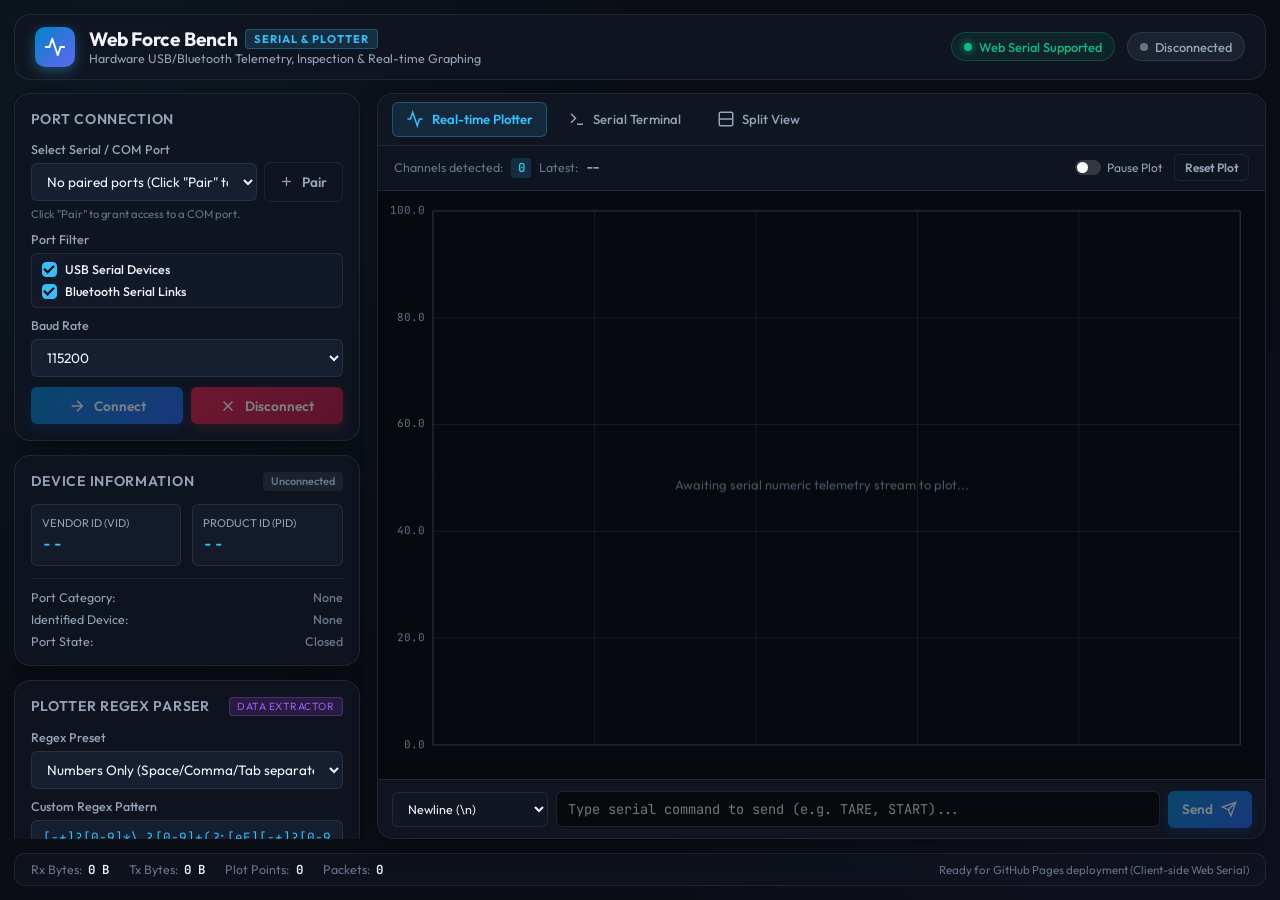
==== index.html @ 904c9e12 "Stab;e serial monitor and plotter" ====
<!DOCTYPE html>
<html lang="en">
<head>
  <meta charset="UTF-8">
  <meta name="viewport" content="width=device-width, initial-scale=1.0">
  <title>Web Force Bench | Serial Monitor & Plotter</title>
  <meta name="description" content="Modern browser-based Web Serial monitor and real-time plotter with custom Regex parser and USB/Bluetooth port filtering.">
  <link rel="preconnect" href="https://fonts.googleapis.com">
  <link rel="preconnect" href="https://fonts.gstatic.com" crossorigin>
  <link href="https://fonts.googleapis.com/css2?family=JetBrains+Mono:wght@400;500;600;700&family=Outfit:wght@400;500;600;700&display=swap" rel="stylesheet">
  <link rel="stylesheet" href="style.css">
</head>
<body>
  <div class="app-shell">
    <!-- Top Navigation / Header -->
    <header class="app-header">
      <div class="header-left">
        <div class="logo-badge">
          <svg width="22" height="22" viewBox="0 0 24 24" fill="none" stroke="currentColor" stroke-width="2" stroke-linecap="round" stroke-linejoin="round">
            <polyline points="22 12 18 12 15 21 9 3 6 12 2 12"></polyline>
          </svg>
        </div>
        <div>
          <h1 class="app-title">Web Force Bench <span class="badge">Serial & Plotter</span></h1>
          <p class="app-subtitle">Hardware USB/Bluetooth Telemetry, Inspection & Real-time Graphing</p>
        </div>
      </div>

      <div class="header-right">
        <div id="apiSupportBadge" class="badge-status checking">
          <span class="status-dot"></span>
          <span id="apiSupportText">Checking Web Serial...</span>
        </div>
        <div id="connectionStatusBadge" class="badge-status disconnected">
          <span class="status-dot"></span>
          <span id="connectionStatusText">Disconnected</span>
        </div>
      </div>
    </header>

    <!-- Main Content Grid -->
    <main class="main-layout">
      <!-- Left Column: Controls & Device Information -->
      <aside class="sidebar-panel">
        <!-- Connection Card -->
        <div class="card glass-card">
          <div class="card-header">
            <h2>Port Connection</h2>
          </div>
          <div class="card-body">
            <!-- Port Selection Dropdown & Pair Button -->
            <div class="form-group">
              <label for="comPortSelect">Select Serial / COM Port</label>
              <div class="port-select-row">
                <select id="comPortSelect">
                  <option value="" disabled selected>No port selected (Click Pair/Add)</option>
                </select>
                <button id="btnPairNewPort" class="btn btn-outline btn-pair" title="Grant browser permission to a COM Port">
                  <svg width="15" height="15" viewBox="0 0 24 24" fill="none" stroke="currentColor" stroke-width="2">
                    <line x1="12" y1="5" x2="12" y2="19"></line>
                    <line x1="5" y1="12" x2="19" y2="12"></line>
                  </svg>
                  <span>Pair</span>
                </button>
              </div>
              <span class="helper-text" id="portListHint">Select a paired port or click Pair to add one.</span>
            </div>

            <!-- Port Type Filter Checkboxes (USB & Bluetooth) -->
            <div class="form-group">
              <label>Port Filter</label>
              <div class="filter-checkbox-group">
                <label class="checkbox-label">
                  <input type="checkbox" id="filterUsbCheck" checked>
                  <span class="custom-checkbox"></span>
                  <span class="checkbox-text">USB Serial Devices</span>
                </label>
                <label class="checkbox-label">
                  <input type="checkbox" id="filterBluetoothCheck" checked>
                  <span class="custom-checkbox"></span>
                  <span class="checkbox-text">Bluetooth Serial Links</span>
                </label>
              </div>
            </div>

            <div class="form-group">
              <label for="baudRateSelect">Baud Rate</label>
              <div class="select-wrapper">
                <select id="baudRateSelect">
                  <option value="9600">9600</option>
                  <option value="19200">19200</option>
                  <option value="38400">38400</option>
                  <option value="57600">57600</option>
                  <option value="115200" selected>115200</option>
                  <option value="230400">230400</option>
                  <option value="460800">460800</option>
                  <option value="921600">921600</option>
                  <option value="custom">Custom...</option>
                </select>
              </div>
            </div>

            <div class="form-group hidden" id="customBaudGroup">
              <label for="customBaudInput">Custom Baud Rate</label>
              <input type="number" id="customBaudInput" placeholder="e.g. 250000" min="300" max="4000000">
            </div>

            <div class="connection-actions">
              <button id="btnConnect" class="btn btn-primary" disabled>
                <svg width="18" height="18" viewBox="0 0 24 24" fill="none" stroke="currentColor" stroke-width="2">
                  <path d="M5 12h14M12 5l7 7-7 7"/>
                </svg>
                Connect
              </button>
              <button id="btnDisconnect" class="btn btn-danger" disabled>
                <svg width="18" height="18" viewBox="0 0 24 24" fill="none" stroke="currentColor" stroke-width="2">
                  <line x1="18" y1="6" x2="6" y2="18"></line>
                  <line x1="6" y1="6" x2="18" y2="18"></line>
                </svg>
                Disconnect
              </button>
            </div>
          </div>
        </div>

        <!-- Device Info Card (VID / PID & Port Type Display) -->
        <div class="card glass-card">
          <div class="card-header">
            <h2>Device Information</h2>
            <span id="portTypeBadge" class="info-tag">Unconnected</span>
          </div>
          <div class="card-body">
            <div class="info-grid">
              <div class="info-item">
                <span class="info-label">Vendor ID (VID)</span>
                <span id="vidValue" class="info-value hex-badge">--</span>
              </div>
              <div class="info-item">
                <span class="info-label">Product ID (PID)</span>
                <span id="pidValue" class="info-value hex-badge">--</span>
              </div>
            </div>

            <div class="device-extra-details">
              <div class="info-row">
                <span class="row-label">Port Category:</span>
                <span id="detectedPortCategory" class="row-value muted">None</span>
              </div>
              <div class="info-row">
                <span class="row-label">Identified Device:</span>
                <span id="deviceGuess" class="row-value muted">None</span>
              </div>
              <div class="info-row">
                <span class="row-label">Port State:</span>
                <span id="portState" class="row-value muted">Closed</span>
              </div>
            </div>
          </div>
        </div>

        <!-- Plotter & Regex Extraction Settings -->
        <div class="card glass-card">
          <div class="card-header">
            <h2>Plotter Regex Parser</h2>
            <span class="badge-accent">Data Extractor</span>
          </div>
          <div class="card-body">
            <div class="form-group">
              <label for="regexPresetSelect">Regex Preset</label>
              <select id="regexPresetSelect">
                <option value="numbers">Numbers Only (Space/Comma/Tab separated)</option>
                <option value="keyvalue">Key-Value Pairs (e.g. force:12.4, temp:25)</option>
                <option value="custom">Custom Regex Pattern...</option>
              </select>
            </div>

            <div class="form-group" id="customRegexGroup">
              <label for="customRegexInput">Custom Regex Pattern</label>
              <input type="text" id="customRegexInput" value="[-+]?[0-9]*\.?[0-9]+(?:[eE][-+]?[0-9]+)?" spellcheck="false">
              <span class="helper-text">Regex finds all matching numeric capture groups or values.</span>
            </div>

            <div class="settings-grid">
              <div class="form-group">
                <label for="plotWindowSelect">Buffer Size</label>
                <select id="plotWindowSelect">
                  <option value="50">50 points</option>
                  <option value="100" selected>100 points</option>
                  <option value="200">200 points</option>
                  <option value="500">500 points</option>
                </select>
              </div>
              <div class="form-group">
                <label for="plotYRangeSelect">Y-Axis Scale</label>
                <select id="plotYRangeSelect">
                  <option value="auto" selected>Auto Scaling</option>
                  <option value="fixed_100">0 to 100</option>
                  <option value="fixed_1000">0 to 1,000</option>
                  <option value="fixed_5000">0 to 5,000</option>
                </select>
              </div>
            </div>
          </div>
        </div>

        <!-- Serial Transmission Options -->
        <div class="card glass-card">
          <div class="card-header">
            <h2>Serial Protocol</h2>
          </div>
          <div class="card-body">
            <div class="settings-grid">
              <div class="form-group">
                <label for="dataBitsSelect">Data Bits</label>
                <select id="dataBitsSelect">
                  <option value="8" selected>8 bits</option>
                  <option value="7">7 bits</option>
                </select>
              </div>
              <div class="form-group">
                <label for="stopBitsSelect">Stop Bits</label>
                <select id="stopBitsSelect">
                  <option value="1" selected>1 bit</option>
                  <option value="2">2 bits</option>
                </select>
              </div>
              <div class="form-group">
                <label for="paritySelect">Parity</label>
                <select id="paritySelect">
                  <option value="none" selected>None</option>
                  <option value="even">Even</option>
                  <option value="odd">Odd</option>
                </select>
              </div>
              <div class="form-group">
                <label for="flowControlSelect">Flow Control</label>
                <select id="flowControlSelect">
                  <option value="none" selected>None</option>
                  <option value="hardware">RTS/CTS</option>
                </select>
              </div>
            </div>
          </div>
        </div>
      </aside>

      <!-- Right Column: Tabs for Serial Plotter and Terminal -->
      <section class="main-content-panel glass-card">
        <!-- Tab Bar -->
        <div class="view-tabs">
          <button id="tabBtnPlotter" class="view-tab-btn active">
            <svg width="18" height="18" viewBox="0 0 24 24" fill="none" stroke="currentColor" stroke-width="2">
              <polyline points="22 12 18 12 15 21 9 3 6 12 2 12"></polyline>
            </svg>
            <span>Real-time Plotter</span>
          </button>
          <button id="tabBtnTerminal" class="view-tab-btn">
            <svg width="18" height="18" viewBox="0 0 24 24" fill="none" stroke="currentColor" stroke-width="2">
              <polyline points="4 17 10 11 4 5"></polyline>
              <line x1="12" y1="19" x2="20" y2="19"></line>
            </svg>
            <span>Serial Terminal</span>
          </button>
          <button id="tabBtnSplit" class="view-tab-btn">
            <svg width="18" height="18" viewBox="0 0 24 24" fill="none" stroke="currentColor" stroke-width="2">
              <rect x="3" y="3" width="18" height="18" rx="2" ry="2"></rect>
              <line x1="3" y1="12" x2="21" y2="12"></line>
            </svg>
            <span>Split View</span>
          </button>

          <div class="view-tab-actions">
            <div id="plotChannelsLegend" class="channels-legend">
              <!-- Dynamically populated series legend badges -->
            </div>
          </div>
        </div>

        <!-- Split / Tab Content Container -->
        <div id="viewsWrapper" class="views-wrapper mode-plotter">
          <!-- Plotter Section -->
          <div id="plotterSection" class="view-pane plotter-pane">
            <div class="plotter-toolbar">
              <div class="plotter-meta">
                <span class="meta-label">Channels detected:</span>
                <span id="channelCountBadge" class="meta-badge">0</span>
                <span class="meta-label">Latest:</span>
                <span id="latestValuesBadge" class="meta-badge-values">--</span>
              </div>
              <div class="plotter-controls">
                <label class="toggle-control">
                  <input type="checkbox" id="pausePlotCheck">
                  <span class="toggle-slider"></span>
                  <span class="toggle-label">Pause Plot</span>
                </label>
                <button id="btnClearPlot" class="btn btn-sm btn-outline" title="Clear plot buffers">
                  Reset Plot
                </button>
              </div>
            </div>

            <!-- Canvas for High-Performance Chart Rendering -->
            <div class="canvas-container">
              <canvas id="plotterCanvas"></canvas>
            </div>
          </div>

          <!-- Terminal Section -->
          <div id="terminalSection" class="view-pane terminal-pane">
            <div class="terminal-toolbar">
              <div class="terminal-title">
                <span>Console Logs</span>
              </div>

              <div class="terminal-actions">
                <label class="toggle-control">
                  <input type="checkbox" id="autoscrollCheck" checked>
                  <span class="toggle-slider"></span>
                  <span class="toggle-label">Autoscroll</span>
                </label>
                <label class="toggle-control">
                  <input type="checkbox" id="timestampsCheck" checked>
                  <span class="toggle-slider"></span>
                  <span class="toggle-label">Timestamps</span>
                </label>
                <label class="toggle-control">
                  <input type="checkbox" id="hexViewCheck">
                  <span class="toggle-slider"></span>
                  <span class="toggle-label">HEX</span>
                </label>
                <button id="btnClearTerminal" class="btn btn-sm btn-outline" title="Clear console output">
                  Clear
                </button>
                <button id="btnExportLog" class="btn btn-sm btn-outline" title="Save logs to text file">
                  Export
                </button>
              </div>
            </div>

            <!-- Terminal Output Viewport -->
            <div id="terminalContainer" class="terminal-container">
              <div class="terminal-welcome">
                <p>Web Force Bench Serial Console ready.</p>
                <p class="terminal-hint">Streams are parsed simultaneously for terminal printing and graph plotting.</p>
              </div>
            </div>
          </div>
        </div>

        <!-- Terminal Input Bar (Always accessible at bottom) -->
        <div class="terminal-input-bar">
          <div class="input-line-ending">
            <select id="lineEndingSelect" title="Select Line Ending to append">
              <option value="\r\n">Both NL & CR (\r\n)</option>
              <option value="\n" selected>Newline (\n)</option>
              <option value="\r">Carriage Return (\r)</option>
              <option value="">No Line Ending</option>
            </select>
          </div>
          <input type="text" id="serialInput" placeholder="Type serial command to send (e.g. TARE, START)..." disabled autocomplete="off">
          <button id="btnSend" class="btn btn-primary" disabled>
            <span>Send</span>
            <svg width="16" height="16" viewBox="0 0 24 24" fill="none" stroke="currentColor" stroke-width="2">
              <line x1="22" y1="2" x2="11" y2="13"></line>
              <polygon points="22 2 15 22 11 13 2 9 22 2"></polygon>
            </svg>
          </button>
        </div>
      </section>
    </main>

    <!-- Footer Stats -->
    <footer class="app-footer">
      <div class="stat-group">
        <span class="stat-label">Rx Bytes:</span>
        <span id="rxBytesCount" class="stat-value">0 B</span>
      </div>
      <div class="stat-group">
        <span class="stat-label">Tx Bytes:</span>
        <span id="txBytesCount" class="stat-value">0 B</span>
      </div>
      <div class="stat-group">
        <span class="stat-label">Plot Points:</span>
        <span id="plotPointsCount" class="stat-value">0</span>
      </div>
      <div class="stat-group">
        <span class="stat-label">Packets:</span>
        <span id="packetsCount" class="stat-value">0</span>
      </div>
      <div class="footer-meta">
        <span>Ready for GitHub Pages deployment (Client-side Web Serial)</span>
      </div>
    </footer>
  </div>

  <script src="app.js"></script>
</body>
</html>
---- style.css ----
:root {
  --bg-primary: #0a0d14;
  --bg-secondary: #101622;
  --bg-tertiary: #161f30;
  --bg-card: rgba(16, 22, 34, 0.85);
  
  --border-subtle: rgba(255, 255, 255, 0.08);
  --border-focus: rgba(56, 189, 248, 0.5);

  --text-main: #f1f5f9;
  --text-muted: #94a3b8;
  --text-dim: #64748b;

  --accent-cyan: #38bdf8;
  --accent-cyan-hover: #0ea5e9;
  --accent-emerald: #10b981;
  --accent-emerald-glow: rgba(16, 185, 129, 0.25);
  --accent-amber: #f59e0b;
  --accent-rose: #f43f5e;
  --accent-rose-glow: rgba(244, 63, 94, 0.25);
  --accent-indigo: #6366f1;
  --accent-purple: #a855f7;

  --font-sans: 'Outfit', -apple-system, BlinkMacSystemFont, "Segoe UI", Roboto, sans-serif;
  --font-mono: 'JetBrains Mono', 'Fira Code', monospace;

  --radius-sm: 6px;
  --radius-md: 10px;
  --radius-lg: 16px;
  
  --shadow-card: 0 10px 30px -10px rgba(0, 0, 0, 0.5);
  --transition-smooth: all 0.2s cubic-bezier(0.16, 1, 0.3, 1);
}

* {
  box-sizing: border-box;
  margin: 0;
  padding: 0;
}

body {
  font-family: var(--font-sans);
  background-color: var(--bg-primary);
  background-image: 
    radial-gradient(circle at 10% 20%, rgba(56, 189, 248, 0.06) 0%, transparent 40%),
    radial-gradient(circle at 90% 80%, rgba(99, 102, 241, 0.06) 0%, transparent 40%);
  color: var(--text-main);
  min-height: 100vh;
  display: flex;
  flex-direction: column;
  overflow-x: hidden;
}

.app-shell {
  display: flex;
  flex-direction: column;
  height: 100vh;
  max-width: 1700px;
  width: 100%;
  margin: 0 auto;
  padding: 0.85rem;
  gap: 0.85rem;
}

/* Glassmorphism Card Style */
.glass-card {
  background: var(--bg-card);
  backdrop-filter: blur(14px);
  -webkit-backdrop-filter: blur(14px);
  border: 1px solid var(--border-subtle);
  border-radius: var(--radius-lg);
  box-shadow: var(--shadow-card);
}

/* Header */
.app-header {
  display: flex;
  justify-content: space-between;
  align-items: center;
  padding: 0.75rem 1.25rem;
  background: rgba(16, 22, 34, 0.9);
  border: 1px solid var(--border-subtle);
  border-radius: var(--radius-lg);
}

.header-left {
  display: flex;
  align-items: center;
  gap: 0.9rem;
}

.logo-badge {
  background: linear-gradient(135deg, #0284c7, #6366f1);
  color: white;
  width: 40px;
  height: 40px;
  display: flex;
  align-items: center;
  justify-content: center;
  border-radius: var(--radius-md);
  box-shadow: 0 4px 14px rgba(56, 189, 248, 0.35);
}

.app-title {
  font-size: 1.2rem;
  font-weight: 700;
  display: flex;
  align-items: center;
  gap: 0.5rem;
  letter-spacing: -0.02em;
}

.badge {
  font-size: 0.7rem;
  text-transform: uppercase;
  letter-spacing: 0.08em;
  background: rgba(56, 189, 248, 0.15);
  color: var(--accent-cyan);
  padding: 0.15rem 0.5rem;
  border-radius: 4px;
  border: 1px solid rgba(56, 189, 248, 0.3);
}

.badge-accent {
  font-size: 0.65rem;
  text-transform: uppercase;
  letter-spacing: 0.05em;
  background: rgba(168, 85, 247, 0.15);
  color: var(--accent-purple);
  padding: 0.15rem 0.45rem;
  border-radius: 4px;
  border: 1px solid rgba(168, 85, 247, 0.3);
}

.app-subtitle {
  font-size: 0.78rem;
  color: var(--text-muted);
}

.header-right {
  display: flex;
  align-items: center;
  gap: 0.75rem;
}

/* Status Badges */
.badge-status {
  display: inline-flex;
  align-items: center;
  gap: 0.45rem;
  font-size: 0.8rem;
  font-weight: 500;
  padding: 0.35rem 0.75rem;
  border-radius: 9999px;
  border: 1px solid transparent;
  transition: var(--transition-smooth);
}

.status-dot {
  width: 8px;
  height: 8px;
  border-radius: 50%;
}

.badge-status.checking {
  background: rgba(245, 158, 11, 0.1);
  color: var(--accent-amber);
  border-color: rgba(245, 158, 11, 0.25);
}
.badge-status.checking .status-dot {
  background: var(--accent-amber);
  box-shadow: 0 0 8px var(--accent-amber);
}

.badge-status.supported {
  background: rgba(16, 185, 129, 0.1);
  color: var(--accent-emerald);
  border-color: rgba(16, 185, 129, 0.25);
}
.badge-status.supported .status-dot {
  background: var(--accent-emerald);
  box-shadow: 0 0 8px var(--accent-emerald);
}

.badge-status.unsupported {
  background: rgba(244, 63, 94, 0.1);
  color: var(--accent-rose);
  border-color: rgba(244, 63, 94, 0.25);
}
.badge-status.unsupported .status-dot {
  background: var(--accent-rose);
  box-shadow: 0 0 8px var(--accent-rose);
}

.badge-status.disconnected {
  background: rgba(100, 116, 139, 0.15);
  color: var(--text-muted);
  border-color: rgba(100, 116, 139, 0.25);
}
.badge-status.disconnected .status-dot {
  background: var(--text-dim);
}

.badge-status.connected {
  background: rgba(16, 185, 129, 0.15);
  color: var(--accent-emerald);
  border-color: rgba(16, 185, 129, 0.3);
}
.badge-status.connected .status-dot {
  background: var(--accent-emerald);
  box-shadow: 0 0 10px var(--accent-emerald);
  animation: pulse 2s infinite ease-in-out;
}

@keyframes pulse {
  0%, 100% { opacity: 1; transform: scale(1); }
  50% { opacity: 0.6; transform: scale(0.9); }
}

/* Layout */
.main-layout {
  display: grid;
  grid-template-columns: 350px 1fr;
  gap: 0.85rem;
  flex: 1;
  min-height: 0;
}

/* Sidebar */
.sidebar-panel {
  display: flex;
  flex-direction: column;
  gap: 0.85rem;
  overflow-y: auto;
  padding-right: 4px;
}

.sidebar-panel::-webkit-scrollbar {
  width: 5px;
}
.sidebar-panel::-webkit-scrollbar-thumb {
  background: var(--border-subtle);
  border-radius: 4px;
}

.card {
  padding: 1rem;
  display: flex;
  flex-direction: column;
  gap: 0.85rem;
}

.card-header {
  display: flex;
  justify-content: space-between;
  align-items: center;
}

.card-header h2 {
  font-size: 0.88rem;
  font-weight: 600;
  text-transform: uppercase;
  letter-spacing: 0.05em;
  color: var(--text-muted);
}

.info-tag {
  font-size: 0.68rem;
  padding: 0.15rem 0.5rem;
  background: rgba(255, 255, 255, 0.06);
  border-radius: 4px;
  color: var(--text-dim);
  font-weight: 600;
}

.info-tag.tag-usb {
  background: rgba(56, 189, 248, 0.15);
  color: var(--accent-cyan);
  border: 1px solid rgba(56, 189, 248, 0.3);
}

.info-tag.tag-bt {
  background: rgba(99, 102, 241, 0.2);
  color: #818cf8;
  border: 1px solid rgba(99, 102, 241, 0.4);
}

.form-group {
  display: flex;
  flex-direction: column;
  gap: 0.35rem;
  margin-bottom: 0.65rem;
}

.form-group label {
  font-size: 0.78rem;
  color: var(--text-muted);
  font-weight: 500;
}

.helper-text {
  font-size: 0.7rem;
  color: var(--text-dim);
  line-height: 1.3;
}

.form-group.hidden {
  display: none;
}

.port-select-row {
  display: flex;
  gap: 0.45rem;
  align-items: center;
}

.port-select-row select {
  flex: 1;
}

.btn-pair {
  white-space: nowrap;
  padding: 0.48rem 0.75rem;
  font-size: 0.8rem;
  background: rgba(56, 189, 248, 0.1);
  border-color: rgba(56, 189, 248, 0.3);
  color: var(--accent-cyan);
}

.btn-pair:hover:not(:disabled) {
  background: rgba(56, 189, 248, 0.2);
  border-color: var(--accent-cyan);
}

.filter-checkbox-group {
  display: flex;
  flex-direction: column;
  gap: 0.45rem;
  background: rgba(22, 31, 48, 0.5);
  border: 1px solid var(--border-subtle);
  padding: 0.5rem 0.65rem;
  border-radius: var(--radius-sm);
}

.checkbox-label {
  display: flex;
  align-items: center;
  gap: 0.5rem;
  font-size: 0.78rem;
  color: var(--text-muted);
  cursor: pointer;
  user-select: none;
}

.checkbox-label input[type="checkbox"] {
  display: none;
}

.custom-checkbox {
  width: 15px;
  height: 15px;
  border-radius: 4px;
  border: 1px solid rgba(255, 255, 255, 0.25);
  background: var(--bg-tertiary);
  display: flex;
  align-items: center;
  justify-content: center;
  transition: var(--transition-smooth);
  flex-shrink: 0;
}

.checkbox-label input[type="checkbox"]:checked + .custom-checkbox {
  background: var(--accent-cyan);
  border-color: var(--accent-cyan);
}

.checkbox-label input[type="checkbox"]:checked + .custom-checkbox::after {
  content: '';
  width: 4px;
  height: 8px;
  border: solid #000;
  border-width: 0 2px 2px 0;
  transform: rotate(45deg);
  margin-bottom: 2px;
}

.checkbox-text {
  transition: var(--transition-smooth);
}

.checkbox-label input[type="checkbox"]:checked ~ .checkbox-text {
  color: var(--text-main);
  font-weight: 500;
}

select, input[type="text"], input[type="number"] {
  width: 100%;
  background: var(--bg-tertiary);
  border: 1px solid var(--border-subtle);
  color: var(--text-main);
  padding: 0.5rem 0.7rem;
  border-radius: var(--radius-sm);
  font-family: var(--font-sans);
  font-size: 0.85rem;
  outline: none;
  transition: var(--transition-smooth);
}

#customRegexInput {
  font-family: var(--font-mono);
  font-size: 0.8rem;
  color: var(--accent-cyan);
}

select:focus, input:focus {
  border-color: var(--accent-cyan);
  box-shadow: 0 0 0 2px rgba(56, 189, 248, 0.2);
}

/* Buttons */
.btn {
  display: inline-flex;
  align-items: center;
  justify-content: center;
  gap: 0.5rem;
  font-family: var(--font-sans);
  font-size: 0.85rem;
  font-weight: 600;
  padding: 0.6rem 0.9rem;
  border-radius: var(--radius-sm);
  border: none;
  cursor: pointer;
  transition: var(--transition-smooth);
}

.btn:disabled {
  opacity: 0.45;
  cursor: not-allowed;
  pointer-events: none;
}

.btn-primary {
  background: linear-gradient(135deg, #0284c7, #2563eb);
  color: #fff;
  box-shadow: 0 4px 12px rgba(37, 99, 235, 0.3);
}

.btn-primary:hover:not(:disabled) {
  background: linear-gradient(135deg, #0ea5e9, #3b82f6);
  transform: translateY(-1px);
}

.btn-danger {
  background: linear-gradient(135deg, #e11d48, #be123c);
  color: #fff;
  box-shadow: 0 4px 12px var(--accent-rose-glow);
}

.btn-danger:hover:not(:disabled) {
  background: linear-gradient(135deg, #f43f5e, #e11d48);
  transform: translateY(-1px);
}

.btn-outline {
  background: transparent;
  border: 1px solid var(--border-subtle);
  color: var(--text-muted);
}

.btn-outline:hover:not(:disabled) {
  background: rgba(255, 255, 255, 0.05);
  color: var(--text-main);
  border-color: var(--text-muted);
}

.btn-sm {
  padding: 0.3rem 0.6rem;
  font-size: 0.75rem;
}

.connection-actions {
  display: flex;
  gap: 0.5rem;
  margin-top: 0.3rem;
}

.connection-actions .btn {
  flex: 1;
}

/* Device Info VID/PID Display */
.info-grid {
  display: grid;
  grid-template-columns: 1fr 1fr;
  gap: 0.65rem;
  margin-bottom: 0.75rem;
}

.info-item {
  background: rgba(22, 31, 48, 0.75);
  border: 1px solid var(--border-subtle);
  padding: 0.65rem;
  border-radius: var(--radius-sm);
  display: flex;
  flex-direction: column;
  gap: 0.25rem;
}

.info-label {
  font-size: 0.7rem;
  color: var(--text-muted);
  text-transform: uppercase;
}

.hex-badge {
  font-family: var(--font-mono);
  font-size: 1rem;
  font-weight: 700;
  color: var(--accent-cyan);
  letter-spacing: 0.05em;
}

.device-extra-details {
  border-top: 1px solid var(--border-subtle);
  padding-top: 0.65rem;
  display: flex;
  flex-direction: column;
  gap: 0.45rem;
}

.info-row {
  display: flex;
  justify-content: space-between;
  font-size: 0.78rem;
}

.row-label {
  color: var(--text-muted);
}

.row-value {
  color: var(--text-main);
  font-weight: 500;
}

.row-value.muted {
  color: var(--text-dim);
}

.settings-grid {
  display: grid;
  grid-template-columns: 1fr 1fr;
  gap: 0.5rem;
}

/* Right Column Main Panel */
.main-content-panel {
  display: flex;
  flex-direction: column;
  height: 100%;
  min-height: 0;
  overflow: hidden;
}

/* Tab Bar */
.view-tabs {
  display: flex;
  align-items: center;
  gap: 0.4rem;
  padding: 0.5rem 0.85rem;
  border-bottom: 1px solid var(--border-subtle);
  background: rgba(16, 22, 34, 0.8);
}

.view-tab-btn {
  display: inline-flex;
  align-items: center;
  gap: 0.45rem;
  padding: 0.45rem 0.85rem;
  background: transparent;
  border: 1px solid transparent;
  color: var(--text-muted);
  font-family: var(--font-sans);
  font-size: 0.82rem;
  font-weight: 500;
  border-radius: var(--radius-sm);
  cursor: pointer;
  transition: var(--transition-smooth);
}

.view-tab-btn:hover {
  color: var(--text-main);
  background: rgba(255, 255, 255, 0.04);
}

.view-tab-btn.active {
  color: var(--accent-cyan);
  background: rgba(56, 189, 248, 0.12);
  border-color: rgba(56, 189, 248, 0.3);
  font-weight: 600;
}

.view-tab-actions {
  margin-left: auto;
  display: flex;
  align-items: center;
}

.channels-legend {
  display: flex;
  align-items: center;
  gap: 0.5rem;
  flex-wrap: wrap;
}

.legend-chip {
  display: inline-flex;
  align-items: center;
  gap: 0.35rem;
  font-size: 0.72rem;
  font-family: var(--font-mono);
  padding: 0.15rem 0.5rem;
  border-radius: 4px;
  background: rgba(0, 0, 0, 0.4);
  border: 1px solid rgba(255, 255, 255, 0.1);
}

.legend-color {
  width: 8px;
  height: 8px;
  border-radius: 50%;
}

/* Views wrapper and panes */
.views-wrapper {
  flex: 1;
  display: flex;
  min-height: 0;
  position: relative;
}

.views-wrapper.mode-plotter #plotterSection {
  display: flex;
  flex: 1;
}
.views-wrapper.mode-plotter #terminalSection {
  display: none;
}

.views-wrapper.mode-terminal #plotterSection {
  display: none;
}
.views-wrapper.mode-terminal #terminalSection {
  display: flex;
  flex: 1;
}

.views-wrapper.mode-split {
  flex-direction: column;
}
.views-wrapper.mode-split #plotterSection {
  display: flex;
  height: 52%;
  border-bottom: 1px solid var(--border-subtle);
}
.views-wrapper.mode-split #terminalSection {
  display: flex;
  height: 48%;
}

.view-pane {
  flex-direction: column;
  min-height: 0;
  overflow: hidden;
}

/* Plotter View Styles */
.plotter-toolbar {
  display: flex;
  justify-content: space-between;
  align-items: center;
  padding: 0.55rem 1rem;
  background: rgba(16, 22, 34, 0.5);
  border-bottom: 1px solid var(--border-subtle);
}

.plotter-meta {
  display: flex;
  align-items: center;
  gap: 0.5rem;
  font-size: 0.78rem;
}

.meta-label {
  color: var(--text-dim);
}

.meta-badge {
  font-family: var(--font-mono);
  background: rgba(56, 189, 248, 0.15);
  color: var(--accent-cyan);
  padding: 0.1rem 0.4rem;
  border-radius: 3px;
  font-weight: 600;
}

.meta-badge-values {
  font-family: var(--font-mono);
  color: #f8fafc;
  font-size: 0.78rem;
}

.plotter-controls {
  display: flex;
  align-items: center;
  gap: 0.75rem;
}

.canvas-container {
  flex: 1;
  position: relative;
  background: #06090e;
  min-height: 0;
}

#plotterCanvas {
  position: absolute;
  top: 0;
  left: 0;
  width: 100%;
  height: 100%;
  display: block;
}

/* Terminal Panel */
.terminal-toolbar {
  display: flex;
  justify-content: space-between;
  align-items: center;
  padding: 0.55rem 1rem;
  border-bottom: 1px solid var(--border-subtle);
  background: rgba(16, 22, 34, 0.6);
}

.terminal-title {
  display: flex;
  align-items: center;
  gap: 0.5rem;
  font-size: 0.85rem;
  font-weight: 600;
  color: var(--text-muted);
}

.terminal-actions {
  display: flex;
  align-items: center;
  gap: 0.75rem;
}

/* Toggle Switch */
.toggle-control {
  display: flex;
  align-items: center;
  gap: 0.4rem;
  font-size: 0.75rem;
  color: var(--text-muted);
  cursor: pointer;
  user-select: none;
}

.toggle-control input {
  display: none;
}

.toggle-slider {
  width: 26px;
  height: 15px;
  background: rgba(255, 255, 255, 0.15);
  border-radius: 12px;
  position: relative;
  transition: var(--transition-smooth);
}

.toggle-slider::before {
  content: '';
  position: absolute;
  width: 11px;
  height: 11px;
  border-radius: 50%;
  background: white;
  top: 2px;
  left: 2px;
  transition: var(--transition-smooth);
}

.toggle-control input:checked + .toggle-slider {
  background: var(--accent-cyan);
}

.toggle-control input:checked + .toggle-slider::before {
  transform: translateX(11px);
}

/* Terminal Container & Output */
.terminal-container {
  flex: 1;
  background: #06090e;
  padding: 0.85rem;
  overflow-y: auto;
  font-family: var(--font-mono);
  font-size: 0.82rem;
  line-height: 1.45;
  display: flex;
  flex-direction: column;
  gap: 0.15rem;
  min-height: 0;
}

.terminal-container::-webkit-scrollbar {
  width: 6px;
}
.terminal-container::-webkit-scrollbar-thumb {
  background: rgba(255, 255, 255, 0.15);
  border-radius: 4px;
}

.terminal-welcome {
  color: var(--text-dim);
  border-left: 3px solid var(--accent-cyan);
  padding-left: 0.65rem;
  margin-bottom: 0.65rem;
}

.terminal-hint {
  font-size: 0.75rem;
  margin-top: 0.2rem;
  color: #475569;
}

.terminal-line {
  display: flex;
  align-items: baseline;
  gap: 0.45rem;
  word-break: break-all;
  white-space: pre-wrap;
}

.terminal-ts {
  color: var(--text-dim);
  font-size: 0.7rem;
  user-select: none;
  flex-shrink: 0;
}

.terminal-type {
  font-weight: 700;
  font-size: 0.7rem;
  padding: 0.05rem 0.3rem;
  border-radius: 3px;
  user-select: none;
  flex-shrink: 0;
}

.line-rx .terminal-type {
  background: rgba(16, 185, 129, 0.2);
  color: var(--accent-emerald);
}

.line-tx .terminal-type {
  background: rgba(56, 189, 248, 0.2);
  color: var(--accent-cyan);
}

.line-sys .terminal-type {
  background: rgba(245, 158, 11, 0.2);
  color: var(--accent-amber);
}

.line-err .terminal-type {
  background: rgba(244, 63, 94, 0.2);
  color: var(--accent-rose);
}

.terminal-msg {
  color: #e2e8f0;
}

.line-tx .terminal-msg {
  color: #bae6fd;
}

.line-sys .terminal-msg {
  color: #fde68a;
}

.line-err .terminal-msg {
  color: #fca5a5;
}

/* Input Bar */
.terminal-input-bar {
  display: flex;
  align-items: center;
  gap: 0.5rem;
  padding: 0.65rem 0.85rem;
  border-top: 1px solid var(--border-subtle);
  background: rgba(16, 22, 34, 0.95);
}

.input-line-ending select {
  width: auto;
  min-width: 135px;
  background: var(--bg-secondary);
  font-size: 0.78rem;
}

.terminal-input-bar input {
  flex: 1;
  background: #06090e;
  border-color: rgba(255, 255, 255, 0.1);
  font-family: var(--font-mono);
  font-size: 0.85rem;
}

.terminal-input-bar input:focus {
  border-color: var(--accent-cyan);
}

/* Footer Stats */
.app-footer {
  display: flex;
  align-items: center;
  gap: 1.25rem;
  padding: 0.45rem 1rem;
  background: rgba(16, 22, 34, 0.6);
  border: 1px solid var(--border-subtle);
  border-radius: var(--radius-md);
  font-size: 0.78rem;
  color: var(--text-muted);
}

.stat-group {
  display: flex;
  align-items: center;
  gap: 0.4rem;
}

.stat-label {
  color: var(--text-dim);
}

.stat-value {
  font-family: var(--font-mono);
  color: var(--text-main);
  font-weight: 600;
}

.footer-meta {
  margin-left: auto;
  font-size: 0.72rem;
  color: var(--text-dim);
}

/* Responsive */
@media (max-width: 960px) {
  .app-shell {
    height: auto;
    min-height: 100vh;
  }
  .main-layout {
    grid-template-columns: 1fr;
  }
  .main-content-panel {
    height: 650px;
  }
}
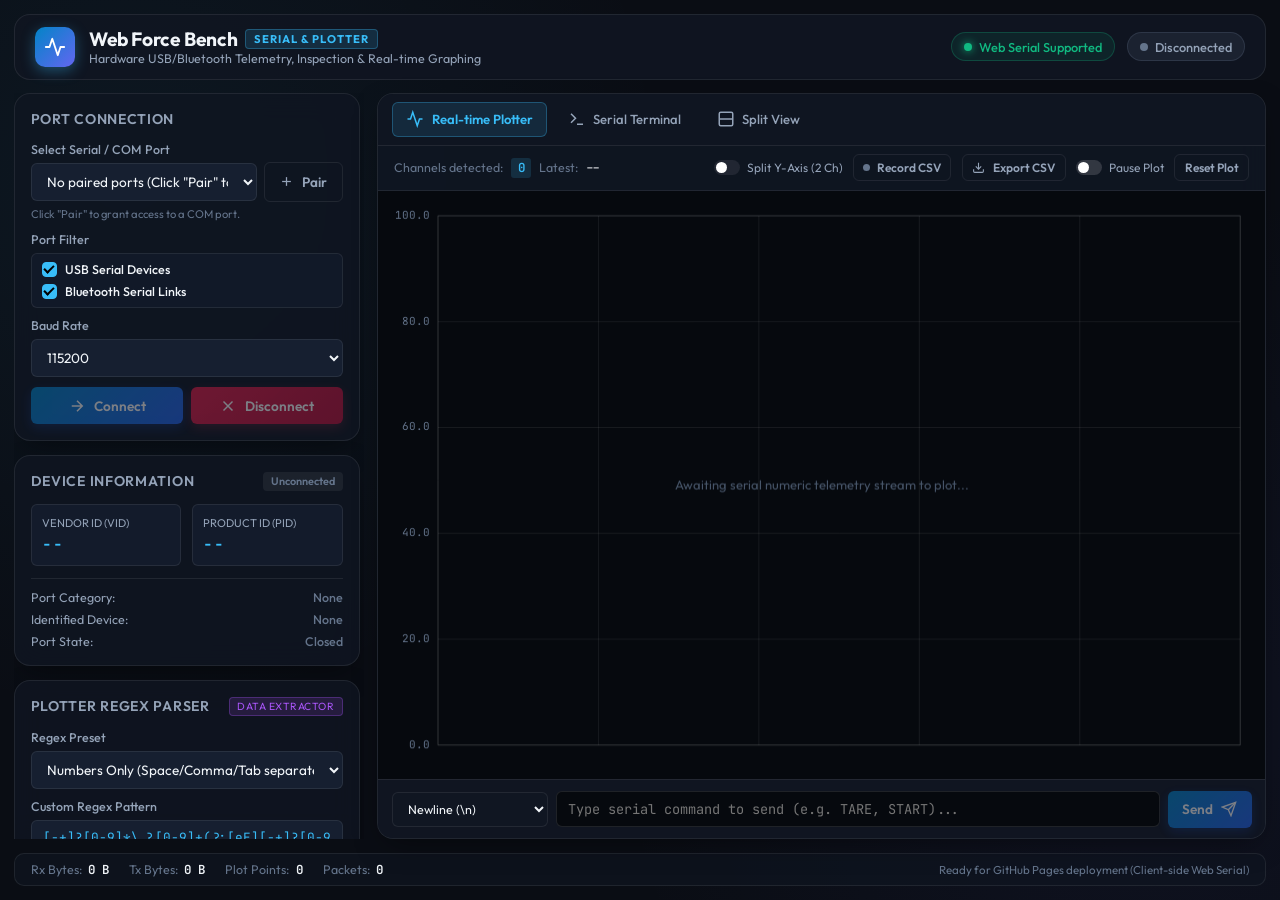
==== commit 052a9a37: "feat: add Arduino Nano heated force-bench firmware and update web interface" ====
--- a/index.html
+++ b/index.html
@@ -288,6 +288,23 @@
                 <span id="latestValuesBadge" class="meta-badge-values">--</span>
               </div>
               <div class="plotter-controls">
+                <label class="toggle-control" id="splitYAxisWrapper" title="Split Y-Axis: Available only when exactly 2 signals are selected">
+                  <input type="checkbox" id="splitYAxisCheck" disabled>
+                  <span class="toggle-slider"></span>
+                  <span class="toggle-label" id="splitYAxisLabel">Split Y-Axis (2 Ch)</span>
+                </label>
+                <button id="btnRecordCsv" class="btn btn-sm btn-outline btn-record-csv" title="Start/Stop recording live plot data to CSV">
+                  <span class="rec-dot"></span>
+                  <span id="btnRecordCsvText">Record CSV</span>
+                </button>
+                <button id="btnExportPlotCsv" class="btn btn-sm btn-outline" title="Export current buffered plot points as CSV">
+                  <svg width="13" height="13" viewBox="0 0 24 24" fill="none" stroke="currentColor" stroke-width="2">
+                    <path d="M21 15v4a2 2 0 0 1-2 2H5a2 2 0 0 1-2-2v-4"></path>
+                    <polyline points="7 10 12 15 17 10"></polyline>
+                    <line x1="12" y1="15" x2="12" y2="3"></line>
+                  </svg>
+                  <span>Export CSV</span>
+                </button>
                 <label class="toggle-control">
                   <input type="checkbox" id="pausePlotCheck">
                   <span class="toggle-slider"></span>
--- a/style.css
+++ b/style.css
@@ -609,26 +609,134 @@
 .channels-legend {
   display: flex;
   align-items: center;
-  gap: 0.5rem;
+  gap: 0.45rem;
   flex-wrap: wrap;
 }
 
 .legend-chip {
   display: inline-flex;
   align-items: center;
-  gap: 0.35rem;
-  font-size: 0.72rem;
+  gap: 0.4rem;
+  font-size: 0.74rem;
   font-family: var(--font-mono);
-  padding: 0.15rem 0.5rem;
-  border-radius: 4px;
-  background: rgba(0, 0, 0, 0.4);
-  border: 1px solid rgba(255, 255, 255, 0.1);
+  padding: 0.22rem 0.55rem;
+  border-radius: var(--radius-sm);
+  background: rgba(0, 0, 0, 0.45);
+  border: 1px solid rgba(255, 255, 255, 0.12);
+  color: var(--text-main);
+  cursor: pointer;
+  user-select: none;
+  transition: var(--transition-smooth);
+  outline: none;
+}
+
+.legend-chip:hover {
+  background: rgba(255, 255, 255, 0.08);
+  border-color: rgba(255, 255, 255, 0.25);
+  transform: translateY(-1px);
+}
+
+.legend-chip:active {
+  transform: translateY(0);
+}
+
+.legend-chip.is-visible {
+  border-color: rgba(255, 255, 255, 0.16);
+}
+
+.legend-chip.is-hidden {
+  background: rgba(15, 23, 42, 0.45);
+  border: 1px dashed rgba(255, 255, 255, 0.2);
+  opacity: 0.58;
+}
+
+.legend-chip.is-hidden:hover {
+  opacity: 0.92;
+  border-color: rgba(255, 255, 255, 0.38);
+}
+
+.legend-eye-wrap {
+  display: inline-flex;
+  align-items: center;
+  justify-content: center;
+  color: var(--text-muted);
+  transition: var(--transition-smooth);
+}
+
+.legend-chip:hover .legend-eye-wrap {
+  color: var(--text-main);
+}
+
+.legend-eye-icon {
+  width: 13px;
+  height: 13px;
+  flex-shrink: 0;
+}
+
+.legend-eye-icon.is-slashed {
+  color: var(--text-dim);
 }
 
 .legend-color {
   width: 8px;
   height: 8px;
   border-radius: 50%;
+  flex-shrink: 0;
+  transition: var(--transition-smooth);
+}
+
+.legend-color.is-muted {
+  box-shadow: none !important;
+}
+
+.legend-label {
+  font-weight: 600;
+  letter-spacing: -0.01em;
+  transition: var(--transition-smooth);
+}
+
+.legend-label.is-muted {
+  text-decoration: line-through;
+  text-decoration-color: rgba(255, 255, 255, 0.3);
+}
+
+.legend-val-badge {
+  font-size: 0.7rem;
+  color: var(--text-muted);
+  margin-left: 0.15rem;
+}
+
+.legend-val-badge.is-hidden-badge {
+  font-size: 0.62rem;
+  padding: 0.08rem 0.32rem;
+  border-radius: 3px;
+  background: rgba(255, 255, 255, 0.08);
+  color: var(--text-dim);
+  text-transform: uppercase;
+  letter-spacing: 0.05em;
+  font-weight: 500;
+}
+
+.legend-toggle-all-btn {
+  display: inline-flex;
+  align-items: center;
+  justify-content: center;
+  font-family: var(--font-sans);
+  font-size: 0.7rem;
+  font-weight: 600;
+  padding: 0.22rem 0.55rem;
+  border-radius: var(--radius-sm);
+  background: rgba(255, 255, 255, 0.05);
+  border: 1px solid var(--border-subtle);
+  color: var(--text-muted);
+  cursor: pointer;
+  transition: var(--transition-smooth);
+}
+
+.legend-toggle-all-btn:hover {
+  background: rgba(255, 255, 255, 0.12);
+  color: var(--text-main);
+  border-color: rgba(255, 255, 255, 0.25);
 }
 
 /* Views wrapper and panes */
@@ -708,12 +816,81 @@
   font-family: var(--font-mono);
   color: #f8fafc;
   font-size: 0.78rem;
+  display: inline-flex;
+  align-items: center;
+  flex-wrap: wrap;
+  gap: 0.3rem;
+}
+
+.latest-val-item {
+  display: inline-flex;
+  align-items: baseline;
+  gap: 0.2rem;
+  font-weight: 500;
+  transition: var(--transition-smooth);
+}
+
+.latest-val-item.is-hidden {
+  opacity: 0.55;
+}
+
+.latest-val-item .val-name {
+  font-weight: 600;
+}
+
+.latest-val-item .val-tag {
+  font-size: 0.68rem;
+  font-style: italic;
+  opacity: 0.75;
+}
+
+.meta-separator {
+  color: rgba(255, 255, 255, 0.2);
+  margin: 0 0.15rem;
 }
 
 .plotter-controls {
   display: flex;
   align-items: center;
-  gap: 0.75rem;
+  gap: 0.65rem;
+  flex-wrap: wrap;
+}
+
+#splitYAxisWrapper.disabled {
+  opacity: 0.45;
+  cursor: not-allowed;
+  pointer-events: none;
+}
+
+#splitYAxisWrapper input:disabled + .toggle-slider {
+  background: rgba(255, 255, 255, 0.08);
+}
+
+.btn-record-csv {
+  display: inline-flex;
+  align-items: center;
+  gap: 0.4rem;
+}
+
+.rec-dot {
+  width: 7px;
+  height: 7px;
+  border-radius: 50%;
+  background: #64748b;
+  transition: var(--transition-smooth);
+}
+
+.btn-record-csv.recording {
+  border-color: rgba(244, 63, 94, 0.45);
+  background: rgba(244, 63, 94, 0.12);
+  color: #fca5a5;
+  box-shadow: 0 0 10px rgba(244, 63, 94, 0.2);
+}
+
+.btn-record-csv.recording .rec-dot {
+  background: var(--accent-rose);
+  box-shadow: 0 0 8px var(--accent-rose);
+  animation: pulse 1.2s infinite ease-in-out;
 }
 
 .canvas-container {
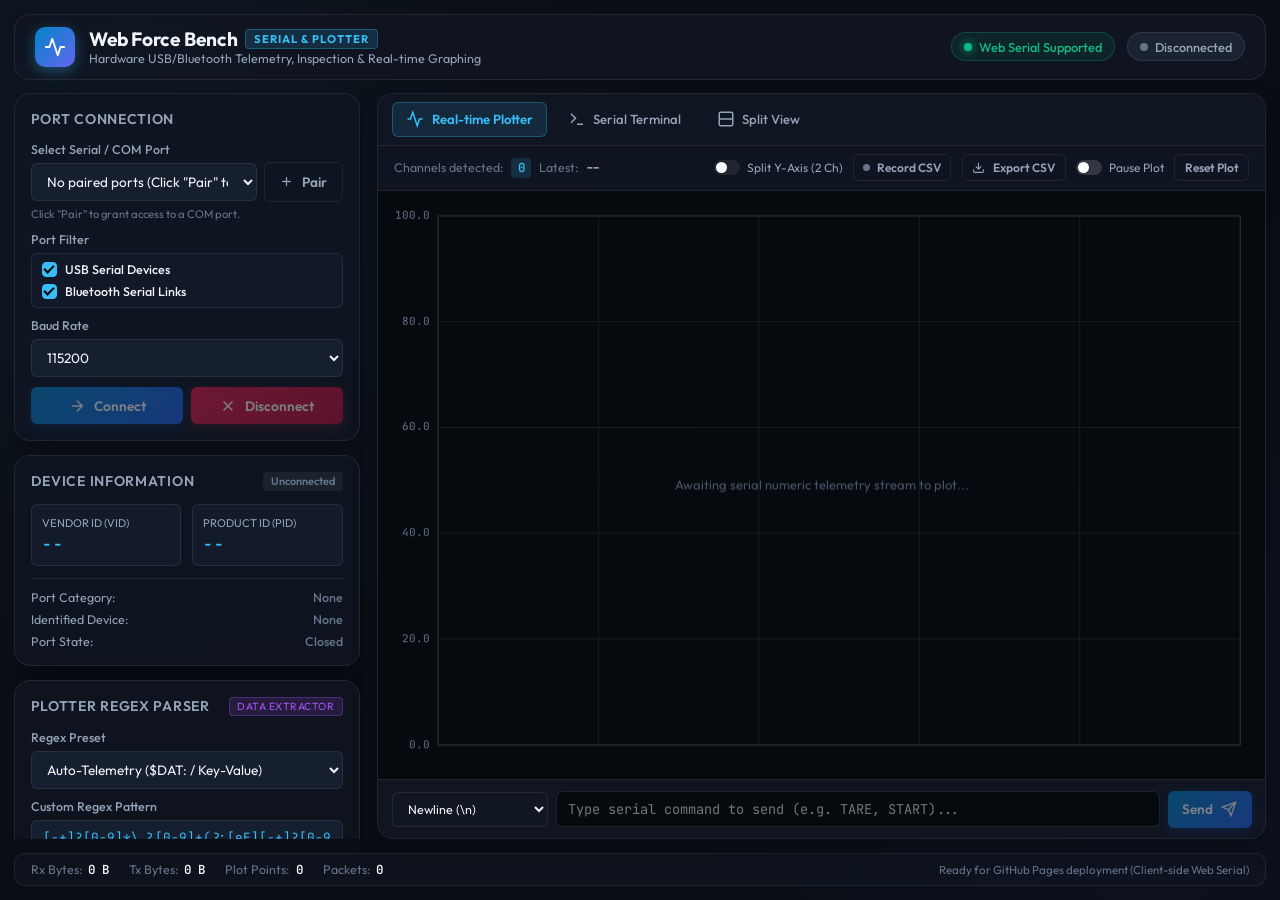
==== commit 180b5b65: "feat: add auto-telemetry protocol and relay autotuning firmware for heated force bench" ====
--- a/index.html
+++ b/index.html
@@ -168,8 +168,9 @@
             <div class="form-group">
               <label for="regexPresetSelect">Regex Preset</label>
               <select id="regexPresetSelect">
+                <option value="telemetry" selected>Auto-Telemetry ($DAT: / Key-Value)</option>
                 <option value="numbers">Numbers Only (Space/Comma/Tab separated)</option>
-                <option value="keyvalue">Key-Value Pairs (e.g. force:12.4, temp:25)</option>
+                <option value="keyvalue">Generic Key-Value Pairs</option>
                 <option value="custom">Custom Regex Pattern...</option>
               </select>
             </div>
@@ -330,6 +331,11 @@
               </div>
 
               <div class="terminal-actions">
+                <label class="toggle-control" title="Filter high-frequency plot stream ($DAT:) from console to keep logs clean and readable">
+                  <input type="checkbox" id="filterPlotInTerminalCheck" checked>
+                  <span class="toggle-slider"></span>
+                  <span class="toggle-label">Filter Plots</span>
+                </label>
                 <label class="toggle-control">
                   <input type="checkbox" id="autoscrollCheck" checked>
                   <span class="toggle-slider"></span>
--- a/style.css
+++ b/style.css
@@ -1072,6 +1072,16 @@
 
 .line-err .terminal-msg {
   color: #fca5a5;
+}
+
+.line-telemetry .terminal-type {
+  background: rgba(168, 85, 247, 0.2);
+  color: var(--accent-purple);
+}
+
+.line-telemetry .terminal-msg {
+  color: #d8b4fe;
+  opacity: 0.9;
 }
 
 /* Input Bar */
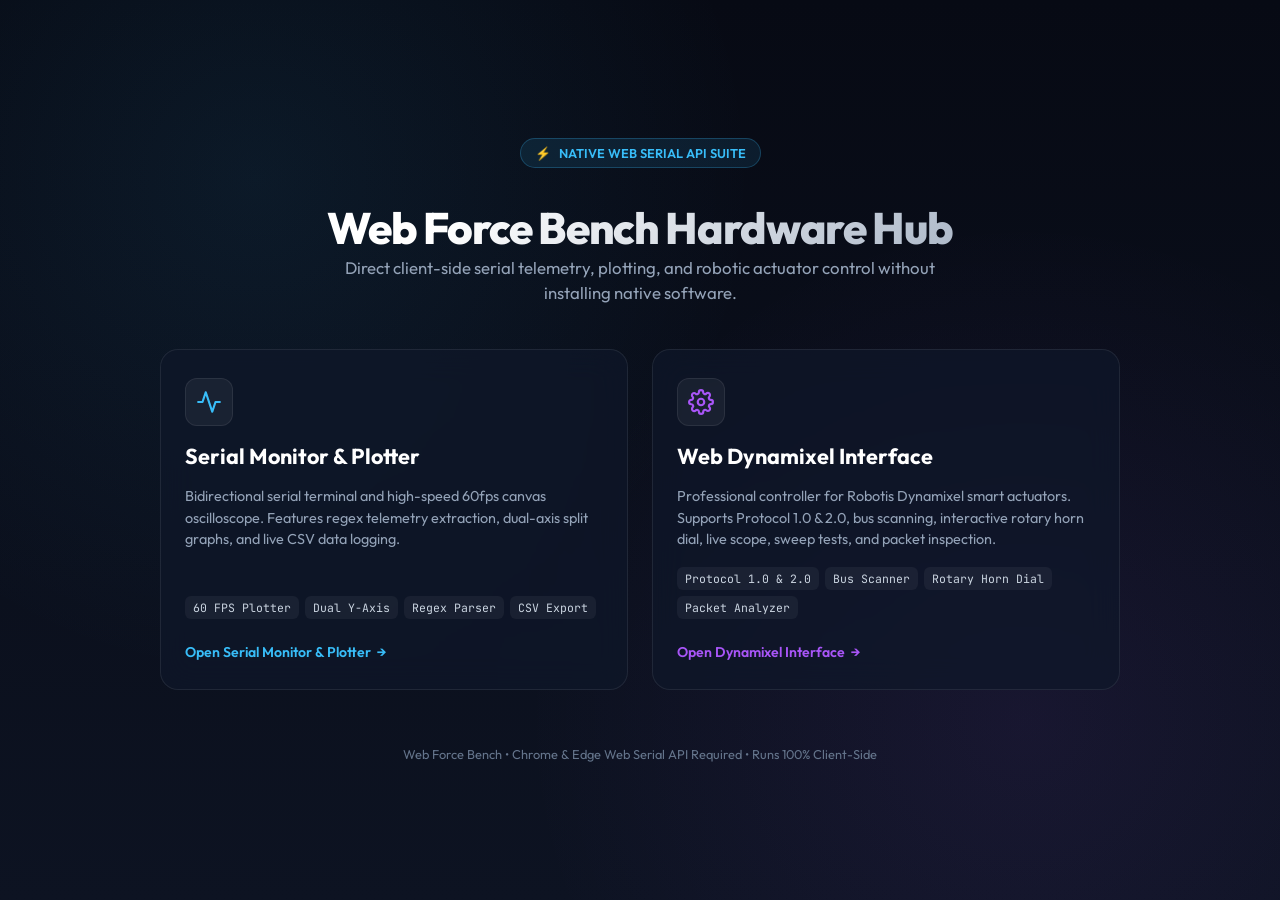
==== commit 8943465f: "refactor: organize project structure by grouping web interfaces and adding PI step tuning tools" ====
--- a/index.html
+++ b/index.html
@@ -3,419 +3,268 @@
 <head>
   <meta charset="UTF-8">
   <meta name="viewport" content="width=device-width, initial-scale=1.0">
-  <title>Web Force Bench | Serial Monitor & Plotter</title>
-  <meta name="description" content="Modern browser-based Web Serial monitor and real-time plotter with custom Regex parser and USB/Bluetooth port filtering.">
+  <title>Web Force Bench - Hardware Suite</title>
+  <meta name="description" content="Browser-native Web Serial hardware tools: Serial Monitor & Real-Time Plotter and Robotis Dynamixel Smart Actuator Controller.">
+  
   <link rel="preconnect" href="https://fonts.googleapis.com">
   <link rel="preconnect" href="https://fonts.gstatic.com" crossorigin>
-  <link href="https://fonts.googleapis.com/css2?family=JetBrains+Mono:wght@400;500;600;700&family=Outfit:wght@400;500;600;700&display=swap" rel="stylesheet">
-  <link rel="stylesheet" href="style.css">
+  <link href="https://fonts.googleapis.com/css2?family=JetBrains+Mono:wght@400;600&family=Outfit:wght@400;500;600;700;800&display=swap" rel="stylesheet">
+
+  <style>
+    :root {
+      --font-main: 'Outfit', sans-serif;
+      --font-mono: 'JetBrains Mono', monospace;
+      --bg: #070a14;
+      --card-bg: rgba(15, 23, 42, 0.7);
+      --border: rgba(255, 255, 255, 0.08);
+      --accent-cyan: #38bdf8;
+      --accent-purple: #a855f7;
+      --accent-emerald: #10b981;
+    }
+
+    * { box-sizing: border-box; margin: 0; padding: 0; }
+
+    body {
+      font-family: var(--font-main);
+      background-color: var(--bg);
+      background-image: 
+        radial-gradient(circle at 20% 20%, rgba(56, 189, 248, 0.08) 0%, transparent 40%),
+        radial-gradient(circle at 80% 80%, rgba(168, 85, 247, 0.08) 0%, transparent 40%),
+        linear-gradient(180deg, #070a14 0%, #0d1322 100%);
+      color: #f1f5f9;
+      min-height: 100vh;
+      display: flex;
+      flex-direction: column;
+      align-items: center;
+      justify-content: center;
+      padding: 32px 20px;
+    }
+
+    .container {
+      max-width: 960px;
+      width: 100%;
+      display: flex;
+      flex-direction: column;
+      gap: 32px;
+      text-align: center;
+    }
+
+    .hero-badge {
+      display: inline-flex;
+      align-items: center;
+      gap: 8px;
+      padding: 6px 14px;
+      border-radius: 20px;
+      font-size: 0.8rem;
+      font-weight: 600;
+      background: rgba(56, 189, 248, 0.1);
+      border: 1px solid rgba(56, 189, 248, 0.25);
+      color: var(--accent-cyan);
+      margin: 0 auto;
+    }
+
+    h1 {
+      font-size: 2.75rem;
+      font-weight: 800;
+      letter-spacing: -0.03em;
+      background: linear-gradient(135deg, #ffffff 30%, #94a3b8 100%);
+      -webkit-background-clip: text;
+      -webkit-text-fill-color: transparent;
+    }
+
+    p.subtitle {
+      color: #94a3b8;
+      font-size: 1.05rem;
+      max-width: 600px;
+      margin: 0 auto;
+      line-height: 1.5;
+    }
+
+    .grid {
+      display: grid;
+      grid-template-columns: 1fr 1fr;
+      gap: 24px;
+      margin-top: 12px;
+    }
+
+    @media (max-width: 768px) {
+      .grid { grid-template-columns: 1fr; }
+      h1 { font-size: 2rem; }
+    }
+
+    .hub-card {
+      background: var(--card-bg);
+      backdrop-filter: blur(16px);
+      border: 1px solid var(--border);
+      border-radius: 18px;
+      padding: 28px 24px;
+      text-align: left;
+      text-decoration: none;
+      color: inherit;
+      display: flex;
+      flex-direction: column;
+      gap: 16px;
+      transition: all 0.3s cubic-bezier(0.16, 1, 0.3, 1);
+      position: relative;
+      overflow: hidden;
+    }
+
+    .hub-card::before {
+      content: '';
+      position: absolute;
+      top: 0; left: 0; right: 0; height: 3px;
+      background: linear-gradient(90deg, transparent, var(--card-accent), transparent);
+      opacity: 0;
+      transition: opacity 0.3s ease;
+    }
+
+    .hub-card:hover {
+      transform: translateY(-4px);
+      border-color: rgba(255, 255, 255, 0.2);
+      box-shadow: 0 16px 40px -10px rgba(0, 0, 0, 0.6), 0 0 24px -4px var(--card-glow);
+    }
+
+    .hub-card:hover::before {
+      opacity: 1;
+    }
+
+    .card-1 {
+      --card-accent: #38bdf8;
+      --card-glow: rgba(56, 189, 248, 0.25);
+    }
+
+    .card-2 {
+      --card-accent: #a855f7;
+      --card-glow: rgba(168, 85, 247, 0.25);
+    }
+
+    .card-icon {
+      width: 48px;
+      height: 48px;
+      border-radius: 12px;
+      display: flex;
+      align-items: center;
+      justify-content: center;
+      background: rgba(255, 255, 255, 0.05);
+      border: 1px solid var(--border);
+    }
+
+    .card-icon svg {
+      width: 26px;
+      height: 26px;
+    }
+
+    .card-title {
+      font-size: 1.35rem;
+      font-weight: 700;
+      color: #fff;
+    }
+
+    .card-desc {
+      font-size: 0.9rem;
+      color: #94a3b8;
+      line-height: 1.5;
+      flex: 1;
+    }
+
+    .tag-list {
+      display: flex;
+      flex-wrap: wrap;
+      gap: 6px;
+    }
+
+    .tag {
+      font-family: var(--font-mono);
+      font-size: 0.72rem;
+      padding: 4px 8px;
+      border-radius: 6px;
+      background: rgba(255, 255, 255, 0.05);
+      color: #cbd5e1;
+    }
+
+    .card-action {
+      font-size: 0.88rem;
+      font-weight: 600;
+      color: var(--card-accent);
+      display: flex;
+      align-items: center;
+      gap: 6px;
+      margin-top: 8px;
+    }
+
+    footer {
+      margin-top: 24px;
+      font-size: 0.8rem;
+      color: #64748b;
+    }
+  </style>
 </head>
 <body>
-  <div class="app-shell">
-    <!-- Top Navigation / Header -->
-    <header class="app-header">
-      <div class="header-left">
-        <div class="logo-badge">
-          <svg width="22" height="22" viewBox="0 0 24 24" fill="none" stroke="currentColor" stroke-width="2" stroke-linecap="round" stroke-linejoin="round">
+
+  <div class="container">
+    <div class="hero-badge">
+      <span>⚡</span>
+      <span>NATIVE WEB SERIAL API SUITE</span>
+    </div>
+
+    <div>
+      <h1>Web Force Bench Hardware Hub</h1>
+      <p class="subtitle">Direct client-side serial telemetry, plotting, and robotic actuator control without installing native software.</p>
+    </div>
+
+    <div class="grid">
+      <!-- Card 1: WebSerialMonitorPlotter -->
+      <a href="WebSerialMonitorPlotter/" class="hub-card card-1">
+        <div class="card-icon">
+          <svg viewBox="0 0 24 24" fill="none" stroke="#38bdf8" stroke-width="2" stroke-linecap="round" stroke-linejoin="round">
             <polyline points="22 12 18 12 15 21 9 3 6 12 2 12"></polyline>
           </svg>
         </div>
-        <div>
-          <h1 class="app-title">Web Force Bench <span class="badge">Serial & Plotter</span></h1>
-          <p class="app-subtitle">Hardware USB/Bluetooth Telemetry, Inspection & Real-time Graphing</p>
-        </div>
-      </div>
-
-      <div class="header-right">
-        <div id="apiSupportBadge" class="badge-status checking">
-          <span class="status-dot"></span>
-          <span id="apiSupportText">Checking Web Serial...</span>
-        </div>
-        <div id="connectionStatusBadge" class="badge-status disconnected">
-          <span class="status-dot"></span>
-          <span id="connectionStatusText">Disconnected</span>
-        </div>
-      </div>
-    </header>
-
-    <!-- Main Content Grid -->
-    <main class="main-layout">
-      <!-- Left Column: Controls & Device Information -->
-      <aside class="sidebar-panel">
-        <!-- Connection Card -->
-        <div class="card glass-card">
-          <div class="card-header">
-            <h2>Port Connection</h2>
-          </div>
-          <div class="card-body">
-            <!-- Port Selection Dropdown & Pair Button -->
-            <div class="form-group">
-              <label for="comPortSelect">Select Serial / COM Port</label>
-              <div class="port-select-row">
-                <select id="comPortSelect">
-                  <option value="" disabled selected>No port selected (Click Pair/Add)</option>
-                </select>
-                <button id="btnPairNewPort" class="btn btn-outline btn-pair" title="Grant browser permission to a COM Port">
-                  <svg width="15" height="15" viewBox="0 0 24 24" fill="none" stroke="currentColor" stroke-width="2">
-                    <line x1="12" y1="5" x2="12" y2="19"></line>
-                    <line x1="5" y1="12" x2="19" y2="12"></line>
-                  </svg>
-                  <span>Pair</span>
-                </button>
-              </div>
-              <span class="helper-text" id="portListHint">Select a paired port or click Pair to add one.</span>
-            </div>
-
-            <!-- Port Type Filter Checkboxes (USB & Bluetooth) -->
-            <div class="form-group">
-              <label>Port Filter</label>
-              <div class="filter-checkbox-group">
-                <label class="checkbox-label">
-                  <input type="checkbox" id="filterUsbCheck" checked>
-                  <span class="custom-checkbox"></span>
-                  <span class="checkbox-text">USB Serial Devices</span>
-                </label>
-                <label class="checkbox-label">
-                  <input type="checkbox" id="filterBluetoothCheck" checked>
-                  <span class="custom-checkbox"></span>
-                  <span class="checkbox-text">Bluetooth Serial Links</span>
-                </label>
-              </div>
-            </div>
-
-            <div class="form-group">
-              <label for="baudRateSelect">Baud Rate</label>
-              <div class="select-wrapper">
-                <select id="baudRateSelect">
-                  <option value="9600">9600</option>
-                  <option value="19200">19200</option>
-                  <option value="38400">38400</option>
-                  <option value="57600">57600</option>
-                  <option value="115200" selected>115200</option>
-                  <option value="230400">230400</option>
-                  <option value="460800">460800</option>
-                  <option value="921600">921600</option>
-                  <option value="custom">Custom...</option>
-                </select>
-              </div>
-            </div>
-
-            <div class="form-group hidden" id="customBaudGroup">
-              <label for="customBaudInput">Custom Baud Rate</label>
-              <input type="number" id="customBaudInput" placeholder="e.g. 250000" min="300" max="4000000">
-            </div>
-
-            <div class="connection-actions">
-              <button id="btnConnect" class="btn btn-primary" disabled>
-                <svg width="18" height="18" viewBox="0 0 24 24" fill="none" stroke="currentColor" stroke-width="2">
-                  <path d="M5 12h14M12 5l7 7-7 7"/>
-                </svg>
-                Connect
-              </button>
-              <button id="btnDisconnect" class="btn btn-danger" disabled>
-                <svg width="18" height="18" viewBox="0 0 24 24" fill="none" stroke="currentColor" stroke-width="2">
-                  <line x1="18" y1="6" x2="6" y2="18"></line>
-                  <line x1="6" y1="6" x2="18" y2="18"></line>
-                </svg>
-                Disconnect
-              </button>
-            </div>
-          </div>
-        </div>
-
-        <!-- Device Info Card (VID / PID & Port Type Display) -->
-        <div class="card glass-card">
-          <div class="card-header">
-            <h2>Device Information</h2>
-            <span id="portTypeBadge" class="info-tag">Unconnected</span>
-          </div>
-          <div class="card-body">
-            <div class="info-grid">
-              <div class="info-item">
-                <span class="info-label">Vendor ID (VID)</span>
-                <span id="vidValue" class="info-value hex-badge">--</span>
-              </div>
-              <div class="info-item">
-                <span class="info-label">Product ID (PID)</span>
-                <span id="pidValue" class="info-value hex-badge">--</span>
-              </div>
-            </div>
-
-            <div class="device-extra-details">
-              <div class="info-row">
-                <span class="row-label">Port Category:</span>
-                <span id="detectedPortCategory" class="row-value muted">None</span>
-              </div>
-              <div class="info-row">
-                <span class="row-label">Identified Device:</span>
-                <span id="deviceGuess" class="row-value muted">None</span>
-              </div>
-              <div class="info-row">
-                <span class="row-label">Port State:</span>
-                <span id="portState" class="row-value muted">Closed</span>
-              </div>
-            </div>
-          </div>
-        </div>
-
-        <!-- Plotter & Regex Extraction Settings -->
-        <div class="card glass-card">
-          <div class="card-header">
-            <h2>Plotter Regex Parser</h2>
-            <span class="badge-accent">Data Extractor</span>
-          </div>
-          <div class="card-body">
-            <div class="form-group">
-              <label for="regexPresetSelect">Regex Preset</label>
-              <select id="regexPresetSelect">
-                <option value="telemetry" selected>Auto-Telemetry ($DAT: / Key-Value)</option>
-                <option value="numbers">Numbers Only (Space/Comma/Tab separated)</option>
-                <option value="keyvalue">Generic Key-Value Pairs</option>
-                <option value="custom">Custom Regex Pattern...</option>
-              </select>
-            </div>
-
-            <div class="form-group" id="customRegexGroup">
-              <label for="customRegexInput">Custom Regex Pattern</label>
-              <input type="text" id="customRegexInput" value="[-+]?[0-9]*\.?[0-9]+(?:[eE][-+]?[0-9]+)?" spellcheck="false">
-              <span class="helper-text">Regex finds all matching numeric capture groups or values.</span>
-            </div>
-
-            <div class="settings-grid">
-              <div class="form-group">
-                <label for="plotWindowSelect">Buffer Size</label>
-                <select id="plotWindowSelect">
-                  <option value="50">50 points</option>
-                  <option value="100" selected>100 points</option>
-                  <option value="200">200 points</option>
-                  <option value="500">500 points</option>
-                </select>
-              </div>
-              <div class="form-group">
-                <label for="plotYRangeSelect">Y-Axis Scale</label>
-                <select id="plotYRangeSelect">
-                  <option value="auto" selected>Auto Scaling</option>
-                  <option value="fixed_100">0 to 100</option>
-                  <option value="fixed_1000">0 to 1,000</option>
-                  <option value="fixed_5000">0 to 5,000</option>
-                </select>
-              </div>
-            </div>
-          </div>
-        </div>
-
-        <!-- Serial Transmission Options -->
-        <div class="card glass-card">
-          <div class="card-header">
-            <h2>Serial Protocol</h2>
-          </div>
-          <div class="card-body">
-            <div class="settings-grid">
-              <div class="form-group">
-                <label for="dataBitsSelect">Data Bits</label>
-                <select id="dataBitsSelect">
-                  <option value="8" selected>8 bits</option>
-                  <option value="7">7 bits</option>
-                </select>
-              </div>
-              <div class="form-group">
-                <label for="stopBitsSelect">Stop Bits</label>
-                <select id="stopBitsSelect">
-                  <option value="1" selected>1 bit</option>
-                  <option value="2">2 bits</option>
-                </select>
-              </div>
-              <div class="form-group">
-                <label for="paritySelect">Parity</label>
-                <select id="paritySelect">
-                  <option value="none" selected>None</option>
-                  <option value="even">Even</option>
-                  <option value="odd">Odd</option>
-                </select>
-              </div>
-              <div class="form-group">
-                <label for="flowControlSelect">Flow Control</label>
-                <select id="flowControlSelect">
-                  <option value="none" selected>None</option>
-                  <option value="hardware">RTS/CTS</option>
-                </select>
-              </div>
-            </div>
-          </div>
-        </div>
-      </aside>
-
-      <!-- Right Column: Tabs for Serial Plotter and Terminal -->
-      <section class="main-content-panel glass-card">
-        <!-- Tab Bar -->
-        <div class="view-tabs">
-          <button id="tabBtnPlotter" class="view-tab-btn active">
-            <svg width="18" height="18" viewBox="0 0 24 24" fill="none" stroke="currentColor" stroke-width="2">
-              <polyline points="22 12 18 12 15 21 9 3 6 12 2 12"></polyline>
-            </svg>
-            <span>Real-time Plotter</span>
-          </button>
-          <button id="tabBtnTerminal" class="view-tab-btn">
-            <svg width="18" height="18" viewBox="0 0 24 24" fill="none" stroke="currentColor" stroke-width="2">
-              <polyline points="4 17 10 11 4 5"></polyline>
-              <line x1="12" y1="19" x2="20" y2="19"></line>
-            </svg>
-            <span>Serial Terminal</span>
-          </button>
-          <button id="tabBtnSplit" class="view-tab-btn">
-            <svg width="18" height="18" viewBox="0 0 24 24" fill="none" stroke="currentColor" stroke-width="2">
-              <rect x="3" y="3" width="18" height="18" rx="2" ry="2"></rect>
-              <line x1="3" y1="12" x2="21" y2="12"></line>
-            </svg>
-            <span>Split View</span>
-          </button>
-
-          <div class="view-tab-actions">
-            <div id="plotChannelsLegend" class="channels-legend">
-              <!-- Dynamically populated series legend badges -->
-            </div>
-          </div>
-        </div>
-
-        <!-- Split / Tab Content Container -->
-        <div id="viewsWrapper" class="views-wrapper mode-plotter">
-          <!-- Plotter Section -->
-          <div id="plotterSection" class="view-pane plotter-pane">
-            <div class="plotter-toolbar">
-              <div class="plotter-meta">
-                <span class="meta-label">Channels detected:</span>
-                <span id="channelCountBadge" class="meta-badge">0</span>
-                <span class="meta-label">Latest:</span>
-                <span id="latestValuesBadge" class="meta-badge-values">--</span>
-              </div>
-              <div class="plotter-controls">
-                <label class="toggle-control" id="splitYAxisWrapper" title="Split Y-Axis: Available only when exactly 2 signals are selected">
-                  <input type="checkbox" id="splitYAxisCheck" disabled>
-                  <span class="toggle-slider"></span>
-                  <span class="toggle-label" id="splitYAxisLabel">Split Y-Axis (2 Ch)</span>
-                </label>
-                <button id="btnRecordCsv" class="btn btn-sm btn-outline btn-record-csv" title="Start/Stop recording live plot data to CSV">
-                  <span class="rec-dot"></span>
-                  <span id="btnRecordCsvText">Record CSV</span>
-                </button>
-                <button id="btnExportPlotCsv" class="btn btn-sm btn-outline" title="Export current buffered plot points as CSV">
-                  <svg width="13" height="13" viewBox="0 0 24 24" fill="none" stroke="currentColor" stroke-width="2">
-                    <path d="M21 15v4a2 2 0 0 1-2 2H5a2 2 0 0 1-2-2v-4"></path>
-                    <polyline points="7 10 12 15 17 10"></polyline>
-                    <line x1="12" y1="15" x2="12" y2="3"></line>
-                  </svg>
-                  <span>Export CSV</span>
-                </button>
-                <label class="toggle-control">
-                  <input type="checkbox" id="pausePlotCheck">
-                  <span class="toggle-slider"></span>
-                  <span class="toggle-label">Pause Plot</span>
-                </label>
-                <button id="btnClearPlot" class="btn btn-sm btn-outline" title="Clear plot buffers">
-                  Reset Plot
-                </button>
-              </div>
-            </div>
-
-            <!-- Canvas for High-Performance Chart Rendering -->
-            <div class="canvas-container">
-              <canvas id="plotterCanvas"></canvas>
-            </div>
-          </div>
-
-          <!-- Terminal Section -->
-          <div id="terminalSection" class="view-pane terminal-pane">
-            <div class="terminal-toolbar">
-              <div class="terminal-title">
-                <span>Console Logs</span>
-              </div>
-
-              <div class="terminal-actions">
-                <label class="toggle-control" title="Filter high-frequency plot stream ($DAT:) from console to keep logs clean and readable">
-                  <input type="checkbox" id="filterPlotInTerminalCheck" checked>
-                  <span class="toggle-slider"></span>
-                  <span class="toggle-label">Filter Plots</span>
-                </label>
-                <label class="toggle-control">
-                  <input type="checkbox" id="autoscrollCheck" checked>
-                  <span class="toggle-slider"></span>
-                  <span class="toggle-label">Autoscroll</span>
-                </label>
-                <label class="toggle-control">
-                  <input type="checkbox" id="timestampsCheck" checked>
-                  <span class="toggle-slider"></span>
-                  <span class="toggle-label">Timestamps</span>
-                </label>
-                <label class="toggle-control">
-                  <input type="checkbox" id="hexViewCheck">
-                  <span class="toggle-slider"></span>
-                  <span class="toggle-label">HEX</span>
-                </label>
-                <button id="btnClearTerminal" class="btn btn-sm btn-outline" title="Clear console output">
-                  Clear
-                </button>
-                <button id="btnExportLog" class="btn btn-sm btn-outline" title="Save logs to text file">
-                  Export
-                </button>
-              </div>
-            </div>
-
-            <!-- Terminal Output Viewport -->
-            <div id="terminalContainer" class="terminal-container">
-              <div class="terminal-welcome">
-                <p>Web Force Bench Serial Console ready.</p>
-                <p class="terminal-hint">Streams are parsed simultaneously for terminal printing and graph plotting.</p>
-              </div>
-            </div>
-          </div>
-        </div>
-
-        <!-- Terminal Input Bar (Always accessible at bottom) -->
-        <div class="terminal-input-bar">
-          <div class="input-line-ending">
-            <select id="lineEndingSelect" title="Select Line Ending to append">
-              <option value="\r\n">Both NL & CR (\r\n)</option>
-              <option value="\n" selected>Newline (\n)</option>
-              <option value="\r">Carriage Return (\r)</option>
-              <option value="">No Line Ending</option>
-            </select>
-          </div>
-          <input type="text" id="serialInput" placeholder="Type serial command to send (e.g. TARE, START)..." disabled autocomplete="off">
-          <button id="btnSend" class="btn btn-primary" disabled>
-            <span>Send</span>
-            <svg width="16" height="16" viewBox="0 0 24 24" fill="none" stroke="currentColor" stroke-width="2">
-              <line x1="22" y1="2" x2="11" y2="13"></line>
-              <polygon points="22 2 15 22 11 13 2 9 22 2"></polygon>
-            </svg>
-          </button>
-        </div>
-      </section>
-    </main>
-
-    <!-- Footer Stats -->
-    <footer class="app-footer">
-      <div class="stat-group">
-        <span class="stat-label">Rx Bytes:</span>
-        <span id="rxBytesCount" class="stat-value">0 B</span>
-      </div>
-      <div class="stat-group">
-        <span class="stat-label">Tx Bytes:</span>
-        <span id="txBytesCount" class="stat-value">0 B</span>
-      </div>
-      <div class="stat-group">
-        <span class="stat-label">Plot Points:</span>
-        <span id="plotPointsCount" class="stat-value">0</span>
-      </div>
-      <div class="stat-group">
-        <span class="stat-label">Packets:</span>
-        <span id="packetsCount" class="stat-value">0</span>
-      </div>
-      <div class="footer-meta">
-        <span>Ready for GitHub Pages deployment (Client-side Web Serial)</span>
-      </div>
+        <div class="card-title">Serial Monitor & Plotter</div>
+        <div class="card-desc">
+          Bidirectional serial terminal and high-speed 60fps canvas oscilloscope. Features regex telemetry extraction, dual-axis split graphs, and live CSV data logging.
+        </div>
+        <div class="tag-list">
+          <span class="tag">60 FPS Plotter</span>
+          <span class="tag">Dual Y-Axis</span>
+          <span class="tag">Regex Parser</span>
+          <span class="tag">CSV Export</span>
+        </div>
+        <div class="card-action">
+          <span>Open Serial Monitor & Plotter</span>
+          <span>→</span>
+        </div>
+      </a>
+
+      <!-- Card 2: WebDynamixelInterface -->
+      <a href="WebDynamixelInterface/" class="hub-card card-2">
+        <div class="card-icon">
+          <svg viewBox="0 0 24 24" fill="none" stroke="#a855f7" stroke-width="2" stroke-linecap="round" stroke-linejoin="round">
+            <circle cx="12" cy="12" r="3"></circle>
+            <path d="M19.4 15a1.65 1.65 0 0 0 .33 1.82l.06.06a2 2 0 0 1 0 2.83 2 2 0 0 1-2.83 0l-.06-.06a1.65 1.65 0 0 0-1.82-.33 1.65 1.65 0 0 0-1 1.51V21a2 2 0 0 1-2 2 2 2 0 0 1-2-2v-.09A1.65 1.65 0 0 0 9 19.4a1.65 1.65 0 0 0-1.82.33l-.06.06a2 2 0 0 1-2.83 0 2 2 0 0 1 0-2.83l.06-.06a1.65 1.65 0 0 0 .33-1.82 1.65 1.65 0 0 0-1.51-1H3a2 2 0 0 1-2-2 2 2 0 0 1 2-2h.09A1.65 1.65 0 0 0 4.6 9a1.65 1.65 0 0 0-.33-1.82l-.06-.06a2 2 0 0 1 0-2.83 2 2 0 0 1 2.83 0l.06.06a1.65 1.65 0 0 0 1.82.33H9a1.65 1.65 0 0 0 1-1.51V3a2 2 0 0 1 2-2 2 2 0 0 1 2 2v.09a1.65 1.65 0 0 0 1 1.51 1.65 1.65 0 0 0 1.82-.33l.06-.06a2 2 0 0 1 2.83 0 2 2 0 0 1 0 2.83l-.06.06a1.65 1.65 0 0 0-.33 1.82V9a1.65 1.65 0 0 0 1.51 1H21a2 2 0 0 1 2 2 2 2 0 0 1-2 2h-.09a1.65 1.65 0 0 0-1.51 1z"></path>
+          </svg>
+        </div>
+        <div class="card-title">Web Dynamixel Interface</div>
+        <div class="card-desc">
+          Professional controller for Robotis Dynamixel smart actuators. Supports Protocol 1.0 & 2.0, bus scanning, interactive rotary horn dial, live scope, sweep tests, and packet inspection.
+        </div>
+        <div class="tag-list">
+          <span class="tag">Protocol 1.0 & 2.0</span>
+          <span class="tag">Bus Scanner</span>
+          <span class="tag">Rotary Horn Dial</span>
+          <span class="tag">Packet Analyzer</span>
+        </div>
+        <div class="card-action">
+          <span>Open Dynamixel Interface</span>
+          <span>→</span>
+        </div>
+      </a>
+    </div>
+
+    <footer>
+      Web Force Bench &bull; Chrome & Edge Web Serial API Required &bull; Runs 100% Client-Side
     </footer>
   </div>
 
-  <script src="app.js"></script>
 </body>
 </html>
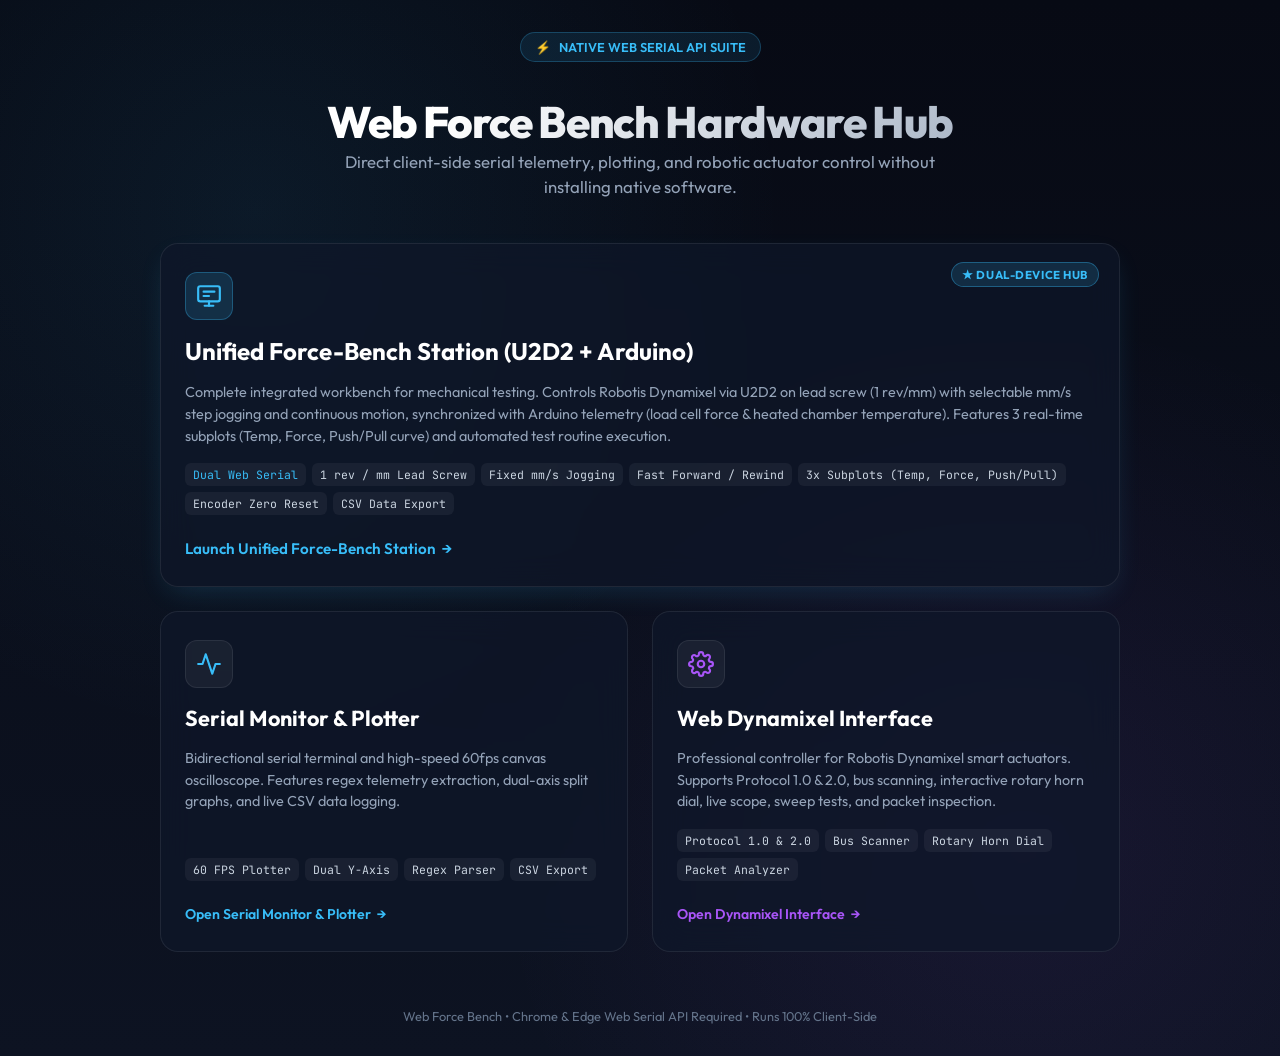
==== commit 1273f261: "Unified Force Bench web application files" ====
--- a/index.html
+++ b/index.html
@@ -87,8 +87,41 @@
       margin-top: 12px;
     }
 
+    .card-featured {
+      grid-column: 1 / -1;
+      border-color: rgba(56, 189, 248, 0.4);
+      background: linear-gradient(135deg, rgba(15, 23, 42, 0.85) 0%, rgba(30, 41, 59, 0.75) 100%);
+      box-shadow: 0 10px 30px -10px rgba(56, 189, 248, 0.2);
+    }
+
+    .card-featured:hover {
+      border-color: var(--accent-cyan);
+      box-shadow: 0 20px 45px -10px rgba(56, 189, 248, 0.4);
+    }
+
+    .card-unified {
+      --card-accent: #38bdf8;
+      --card-glow: rgba(56, 189, 248, 0.35);
+    }
+
+    .featured-badge {
+      position: absolute;
+      top: 18px;
+      right: 20px;
+      padding: 4px 10px;
+      background: rgba(56, 189, 248, 0.15);
+      border: 1px solid rgba(56, 189, 248, 0.35);
+      border-radius: 20px;
+      font-size: 0.72rem;
+      font-weight: 700;
+      color: #38bdf8;
+      letter-spacing: 0.05em;
+      text-transform: uppercase;
+    }
+
     @media (max-width: 768px) {
       .grid { grid-template-columns: 1fr; }
+      .card-featured { grid-column: 1; }
       h1 { font-size: 2rem; }
     }
 
@@ -213,6 +246,36 @@
     </div>
 
     <div class="grid">
+      <!-- Card Unified: Unified Force Bench -->
+      <a href="UnifiedForceBench/" class="hub-card card-featured card-unified">
+        <span class="featured-badge">★ Dual-Device Hub</span>
+        <div class="card-icon" style="background: rgba(56, 189, 248, 0.15); border-color: rgba(56, 189, 248, 0.3);">
+          <svg viewBox="0 0 24 24" fill="none" stroke="#38bdf8" stroke-width="2" stroke-linecap="round" stroke-linejoin="round">
+            <rect x="2" y="3" width="20" height="14" rx="2" ry="2"></rect>
+            <line x1="8" y1="21" x2="16" y2="21"></line>
+            <line x1="12" y1="17" x2="12" y2="21"></line>
+            <path d="M7 8h10M7 12h5"></path>
+          </svg>
+        </div>
+        <div class="card-title" style="font-size: 1.5rem;">Unified Force-Bench Station (U2D2 + Arduino)</div>
+        <div class="card-desc">
+          Complete integrated workbench for mechanical testing. Controls Robotis Dynamixel via U2D2 on lead screw (1 rev/mm) with selectable mm/s step jogging and continuous motion, synchronized with Arduino telemetry (load cell force & heated chamber temperature). Features 3 real-time subplots (Temp, Force, Push/Pull curve) and automated test routine execution.
+        </div>
+        <div class="tag-list">
+          <span class="tag" style="color: var(--accent-cyan);">Dual Web Serial</span>
+          <span class="tag">1 rev / mm Lead Screw</span>
+          <span class="tag">Fixed mm/s Jogging</span>
+          <span class="tag">Fast Forward / Rewind</span>
+          <span class="tag">3x Subplots (Temp, Force, Push/Pull)</span>
+          <span class="tag">Encoder Zero Reset</span>
+          <span class="tag">CSV Data Export</span>
+        </div>
+        <div class="card-action" style="font-size: 0.95rem;">
+          <span>Launch Unified Force-Bench Station</span>
+          <span>→</span>
+        </div>
+      </a>
+
       <!-- Card 1: WebSerialMonitorPlotter -->
       <a href="WebSerialMonitorPlotter/" class="hub-card card-1">
         <div class="card-icon">
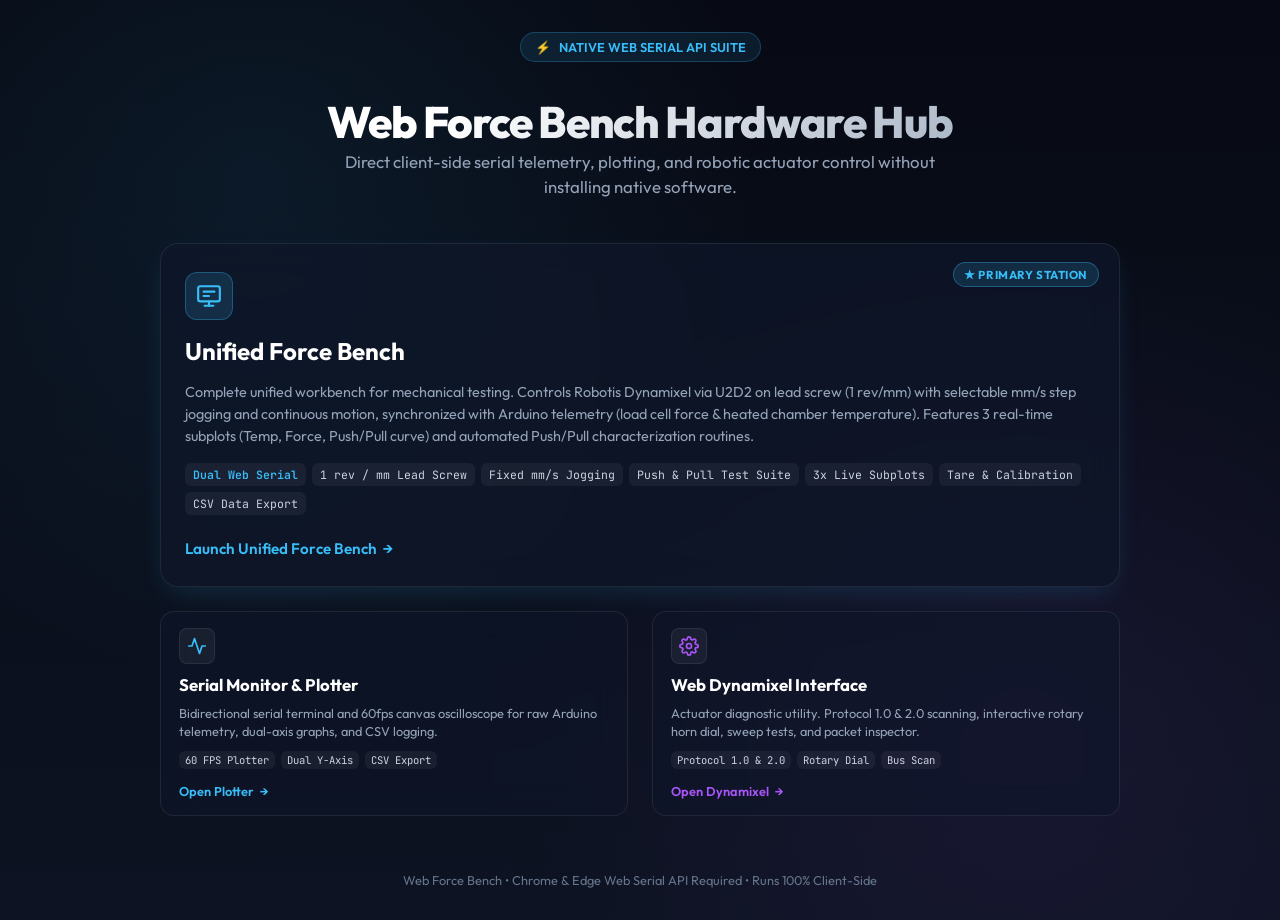
==== commit 210f552e: "feat: add gitmodules for DynamixelSDK and update hub landing page card layouts and copy" ====
--- a/index.html
+++ b/index.html
@@ -161,14 +161,51 @@
       opacity: 1;
     }
 
+    .card-compact {
+      padding: 16px 18px;
+      gap: 10px;
+      border-radius: 14px;
+      background: rgba(15, 23, 42, 0.55);
+    }
+
+    .card-compact .card-icon {
+      width: 36px;
+      height: 36px;
+      border-radius: 8px;
+    }
+
+    .card-compact .card-icon svg {
+      width: 20px;
+      height: 20px;
+    }
+
+    .card-compact .card-title {
+      font-size: 1.05rem;
+    }
+
+    .card-compact .card-desc {
+      font-size: 0.8rem;
+      line-height: 1.4;
+    }
+
+    .card-compact .tag {
+      font-size: 0.66rem;
+      padding: 2px 6px;
+    }
+
+    .card-compact .card-action {
+      font-size: 0.8rem;
+      margin-top: 4px;
+    }
+
     .card-1 {
       --card-accent: #38bdf8;
-      --card-glow: rgba(56, 189, 248, 0.25);
+      --card-glow: rgba(56, 189, 248, 0.2);
     }
 
     .card-2 {
       --card-accent: #a855f7;
-      --card-glow: rgba(168, 85, 247, 0.25);
+      --card-glow: rgba(168, 85, 247, 0.2);
     }
 
     .card-icon {
@@ -246,9 +283,9 @@
     </div>
 
     <div class="grid">
-      <!-- Card Unified: Unified Force Bench -->
+      <!-- Card Unified: Unified Force Bench (Primary Flagship App) -->
       <a href="UnifiedForceBench/" class="hub-card card-featured card-unified">
-        <span class="featured-badge">★ Dual-Device Hub</span>
+        <span class="featured-badge">★ Primary Station</span>
         <div class="card-icon" style="background: rgba(56, 189, 248, 0.15); border-color: rgba(56, 189, 248, 0.3);">
           <svg viewBox="0 0 24 24" fill="none" stroke="#38bdf8" stroke-width="2" stroke-linecap="round" stroke-linejoin="round">
             <rect x="2" y="3" width="20" height="14" rx="2" ry="2"></rect>
@@ -257,50 +294,49 @@
             <path d="M7 8h10M7 12h5"></path>
           </svg>
         </div>
-        <div class="card-title" style="font-size: 1.5rem;">Unified Force-Bench Station (U2D2 + Arduino)</div>
+        <div class="card-title" style="font-size: 1.5rem;">Unified Force Bench</div>
         <div class="card-desc">
-          Complete integrated workbench for mechanical testing. Controls Robotis Dynamixel via U2D2 on lead screw (1 rev/mm) with selectable mm/s step jogging and continuous motion, synchronized with Arduino telemetry (load cell force & heated chamber temperature). Features 3 real-time subplots (Temp, Force, Push/Pull curve) and automated test routine execution.
+          Complete unified workbench for mechanical testing. Controls Robotis Dynamixel via U2D2 on lead screw (1 rev/mm) with selectable mm/s step jogging and continuous motion, synchronized with Arduino telemetry (load cell force & heated chamber temperature). Features 3 real-time subplots (Temp, Force, Push/Pull curve) and automated Push/Pull characterization routines.
         </div>
         <div class="tag-list">
-          <span class="tag" style="color: var(--accent-cyan);">Dual Web Serial</span>
+          <span class="tag" style="color: var(--accent-cyan); font-weight: 600;">Dual Web Serial</span>
           <span class="tag">1 rev / mm Lead Screw</span>
           <span class="tag">Fixed mm/s Jogging</span>
-          <span class="tag">Fast Forward / Rewind</span>
-          <span class="tag">3x Subplots (Temp, Force, Push/Pull)</span>
-          <span class="tag">Encoder Zero Reset</span>
+          <span class="tag">Push &amp; Pull Test Suite</span>
+          <span class="tag">3x Live Subplots</span>
+          <span class="tag">Tare &amp; Calibration</span>
           <span class="tag">CSV Data Export</span>
         </div>
         <div class="card-action" style="font-size: 0.95rem;">
-          <span>Launch Unified Force-Bench Station</span>
+          <span>Launch Unified Force Bench</span>
           <span>→</span>
         </div>
       </a>
 
-      <!-- Card 1: WebSerialMonitorPlotter -->
-      <a href="WebSerialMonitorPlotter/" class="hub-card card-1">
+      <!-- Card 1: WebSerialMonitorPlotter (Compact Utility) -->
+      <a href="WebSerialMonitorPlotter/" class="hub-card card-1 card-compact">
         <div class="card-icon">
           <svg viewBox="0 0 24 24" fill="none" stroke="#38bdf8" stroke-width="2" stroke-linecap="round" stroke-linejoin="round">
             <polyline points="22 12 18 12 15 21 9 3 6 12 2 12"></polyline>
           </svg>
         </div>
-        <div class="card-title">Serial Monitor & Plotter</div>
+        <div class="card-title">Serial Monitor &amp; Plotter</div>
         <div class="card-desc">
-          Bidirectional serial terminal and high-speed 60fps canvas oscilloscope. Features regex telemetry extraction, dual-axis split graphs, and live CSV data logging.
+          Bidirectional serial terminal and 60fps canvas oscilloscope for raw Arduino telemetry, dual-axis graphs, and CSV logging.
         </div>
         <div class="tag-list">
           <span class="tag">60 FPS Plotter</span>
           <span class="tag">Dual Y-Axis</span>
-          <span class="tag">Regex Parser</span>
           <span class="tag">CSV Export</span>
         </div>
         <div class="card-action">
-          <span>Open Serial Monitor & Plotter</span>
+          <span>Open Plotter</span>
           <span>→</span>
         </div>
       </a>
 
-      <!-- Card 2: WebDynamixelInterface -->
-      <a href="WebDynamixelInterface/" class="hub-card card-2">
+      <!-- Card 2: WebDynamixelInterface (Compact Utility) -->
+      <a href="WebDynamixelInterface/" class="hub-card card-2 card-compact">
         <div class="card-icon">
           <svg viewBox="0 0 24 24" fill="none" stroke="#a855f7" stroke-width="2" stroke-linecap="round" stroke-linejoin="round">
             <circle cx="12" cy="12" r="3"></circle>
@@ -309,16 +345,15 @@
         </div>
         <div class="card-title">Web Dynamixel Interface</div>
         <div class="card-desc">
-          Professional controller for Robotis Dynamixel smart actuators. Supports Protocol 1.0 & 2.0, bus scanning, interactive rotary horn dial, live scope, sweep tests, and packet inspection.
+          Actuator diagnostic utility. Protocol 1.0 &amp; 2.0 scanning, interactive rotary horn dial, sweep tests, and packet inspector.
         </div>
         <div class="tag-list">
-          <span class="tag">Protocol 1.0 & 2.0</span>
-          <span class="tag">Bus Scanner</span>
-          <span class="tag">Rotary Horn Dial</span>
-          <span class="tag">Packet Analyzer</span>
+          <span class="tag">Protocol 1.0 &amp; 2.0</span>
+          <span class="tag">Rotary Dial</span>
+          <span class="tag">Bus Scan</span>
         </div>
         <div class="card-action">
-          <span>Open Dynamixel Interface</span>
+          <span>Open Dynamixel</span>
           <span>→</span>
         </div>
       </a>
